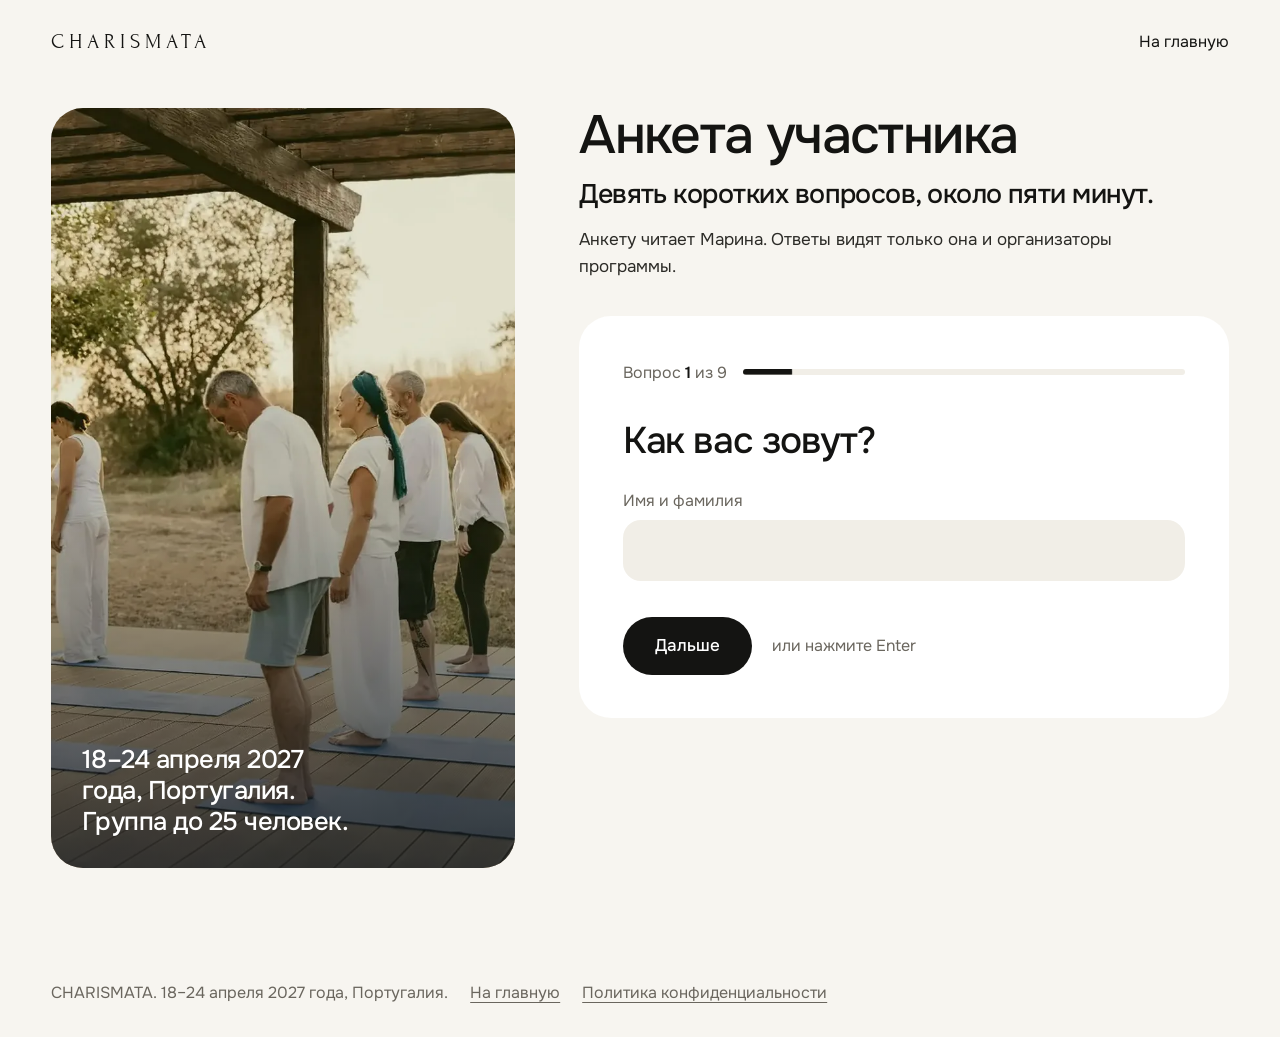
==== apply.html @ 6ef93e66 "Revert "Обновление предпросмотра" This reverts commit 2f46ac4b744696a7c4f1ead3e5ca5ca74bfe74f5." ====
<!doctype html>
<html lang="ru">
<head>
<meta charset="utf-8">
<meta name="robots" content="noindex, nofollow">
<meta name="viewport" content="width=device-width, initial-scale=1, viewport-fit=cover">
<title>Анкета участника — CHARISMATA</title>
<meta name="description" content="Анкета для участия в авторской психологической программе Марины Нахаловой CHARISMATA. Португалия, 18–24 апреля 2027 года.">
<meta name="theme-color" content="#f7f5f0">
<meta property="og:title" content="Анкета участника — CHARISMATA">
<meta property="og:image" content="assets/img/og.jpg">
<link rel="icon" href="assets/favicon.svg" type="image/svg+xml">
<script>document.documentElement.classList.add('js');</script>
<link rel="preconnect" href="https://fonts.googleapis.com">
<link rel="preconnect" href="https://fonts.gstatic.com" crossorigin>
<link href="https://fonts.googleapis.com/css2?family=Forum&family=Onest:wght@400;500;600&display=swap" rel="stylesheet">
<link rel="stylesheet" href="assets/css/style.css?v=914381501">
</head>
<body class="page-apply">

<header class="hdr">
  <a class="hdr__logo" href="index.html" aria-label="CHARISMATA — на главную">CHARISMATA</a>
  <a class="hdr__back" href="index.html">На главную</a>
</header>

<main class="wrap apply">
  <figure class="apply__side">
    <img src="assets/img/side-deck.webp" width="720" height="1162" alt="Утренняя практика на террасе усадьбы">
    <figcaption>18–24 апреля 2027 года, Португалия. Группа до 25 человек.</figcaption>
  </figure>
  <div class="apply__main">
    <h1>Анкета участника</h1>
    <p class="lead">Девять коротких вопросов, около пяти минут.</p>
    <p>Анкету читает Марина. Ответы видят только она и организаторы программы.</p>
    <div class="formbox">
      <form class="form" id="apply-form" action="send.php" method="post" novalidate>
        <div class="form__top">
          <p class="form__count">Вопрос <b data-step-now>1</b> из <span data-step-total>9</span></p>
          <div class="form__bar" aria-hidden="true"><i></i></div>
        </div>

        <fieldset class="form__step is-active">
          <legend class="form__q">Как вас зовут?</legend>
          <div class="field">
            <label for="f-name">Имя и фамилия</label>
            <input id="f-name" name="name" type="text" autocomplete="name" maxlength="120" required>
            <p class="field__err" aria-live="polite"></p>
          </div>
        </fieldset>

        <fieldset class="form__step">
          <legend class="form__q">Как с вами связаться?</legend>
          <div class="field">
            <label for="f-email">Электронная почта</label>
            <input id="f-email" name="email" type="email" inputmode="email" autocomplete="email" maxlength="160" required>
            <p class="field__err" aria-live="polite"></p>
          </div>
          <div class="field">
            <label for="f-phone">Телефон, WhatsApp или Telegram</label>
            <input id="f-phone" name="phone" type="text" autocomplete="tel" maxlength="80" required>
            <p class="field__err" aria-live="polite"></p>
          </div>
        </fieldset>

        <fieldset class="form__step">
          <legend class="form__q">Где вы живёте?</legend>
          <div class="field">
            <label for="f-city">Город и страна</label>
            <input id="f-city" name="city" type="text" maxlength="120">
            <p class="field__hint">Можно пропустить.</p>
          </div>
        </fieldset>

        <fieldset class="form__step">
          <legend class="form__q">Расскажите немного о себе</legend>
          <div class="field">
            <label for="f-about">Чем вы занимаетесь и что для вас сейчас важно</label>
            <textarea id="f-about" name="about" rows="4" maxlength="3000"></textarea>
            <p class="field__hint">Можно коротко, в двух-трёх предложениях.</p>
          </div>
        </fieldset>

        <fieldset class="form__step">
          <legend class="form__q">На каком жизненном этапе вы сейчас находитесь?</legend>
          <div class="field">
            <label for="f-stage">Что происходит в вашей жизни</label>
            <textarea id="f-stage" name="stage" rows="4" maxlength="3000"></textarea>
            <p class="field__hint">Можно пропустить.</p>
          </div>
        </fieldset>

        <fieldset class="form__step">
          <legend class="form__q">Что привело вас к CHARISMATA?</legend>
          <div class="field">
            <label for="f-why">И чего вы ждёте от программы</label>
            <textarea id="f-why" name="motivation" rows="5" maxlength="4000" required></textarea>
            <p class="field__err" aria-live="polite"></p>
          </div>
        </fieldset>

        <fieldset class="form__step">
          <legend class="form__q">Размещение и питание</legend>
          <div class="field">
            <span class="field__label" id="l-acc">Какое размещение вам ближе</span>
            <div class="choices" role="radiogroup" aria-labelledby="l-acc">
              <label class="choice"><input type="radio" name="accommodation" value="Одноместное — 3 500 €"><span>Одноместное, 3 500 €</span></label>
              <label class="choice"><input type="radio" name="accommodation" value="Двухместное — 3 000 €"><span>Двухместное, 3 000 €</span></label>
              <label class="choice"><input type="radio" name="accommodation" value="Решу позже"><span>Решу позже</span></label>
            </div>
          </div>
          <div class="field">
            <span class="field__label" id="l-diet">Питание</span>
            <div class="choices" role="radiogroup" aria-labelledby="l-diet">
              <label class="choice"><input type="radio" name="diet" value="Вегетарианское"><span>Вегетарианское</span></label>
              <label class="choice"><input type="radio" name="diet" value="С рыбой или белым мясом"><span>С рыбой или белым мясом</span></label>
            </div>
          </div>
          <div class="field">
            <label for="f-allergy">Аллергии и пищевые ограничения, если есть</label>
            <input id="f-allergy" name="allergies" type="text" maxlength="400">
          </div>
        </fieldset>

        <fieldset class="form__step">
          <legend class="form__q">Откуда вы узнали о CHARISMATA?</legend>
          <div class="field">
            <span class="field__label" id="l-src">Выберите самое близкое</span>
            <div class="choices choices--col" role="radiogroup" aria-labelledby="l-src">
              <label class="choice"><input type="radio" name="source" value="Рекомендация участника или знакомых"><span>Рекомендация участника или знакомых</span></label>
              <label class="choice"><input type="radio" name="source" value="Интервью и подкасты Марины"><span>Интервью и подкасты Марины</span></label>
              <label class="choice"><input type="radio" name="source" value="Программы «Истинная Я» или «Путь к себе»"><span>Программы «Истинная Я» или «Путь к себе»</span></label>
              <label class="choice"><input type="radio" name="source" value="Социальные сети"><span>Социальные сети</span></label>
              <label class="choice"><input type="radio" name="source" value="Другое"><span>Другое</span></label>
            </div>
          </div>
          <div class="field">
            <label for="f-rec">Кто вас рекомендовал, если есть рекомендация</label>
            <input id="f-rec" name="recommender" type="text" maxlength="160">
          </div>
        </fieldset>

        <fieldset class="form__step">
          <legend class="form__q">Осталось отправить</legend>
          <p class="form__text">Анкету прочитает Марина. После этого мы напишем вам и договоримся об онлайн-встрече. Отправка анкеты не гарантирует участие: решение принимается после знакомства и оно взаимное.</p>
          <div class="field field--check">
            <label class="check">
              <input type="checkbox" name="consent" value="yes" required>
              <span>Я согласен(на) на обработку персональных данных в соответствии с <a href="privacy.html" target="_blank" rel="noopener">политикой конфиденциальности</a></span>
            </label>
            <p class="field__err" aria-live="polite"></p>
          </div>
        </fieldset>

        <div class="hp" aria-hidden="true">
          <label>Не заполняйте это поле <input type="text" name="website" tabindex="-1" autocomplete="off"></label>
        </div>
        <input type="hidden" name="page" value="apply">
        <input type="hidden" name="utm_source"><input type="hidden" name="utm_medium"><input type="hidden" name="utm_campaign"><input type="hidden" name="utm_content"><input type="hidden" name="utm_term"><input type="hidden" name="referrer"><input type="hidden" name="started_at">

        <p class="form__error" role="alert" hidden></p>

        <div class="form__nav">
          <button class="btn" type="button" data-next hidden>Дальше</button>
          <button class="btn" type="submit" data-submit>Отправить анкету</button>
          <button class="form__back" type="button" data-prev hidden>Назад</button>
          <span class="form__hint" data-enter-hint hidden>или нажмите Enter</span>
        </div>
      </form>

      <div class="form-done" id="apply-done" tabindex="-1" hidden>
        <h3 class="form-done__title">Спасибо<span data-done-name></span>. Анкета у Марины.</h3>
        <p>Она лично читает каждую заявку. Мы напишем вам, чтобы договориться об онлайн-встрече.</p>
        <p class="form-done__note">Отправка анкеты не гарантирует участие: решение принимается после знакомства и оно взаимное.</p>
      </div>
    </div>
  </div>
</main>

<footer class="wrap pagefoot">CHARISMATA. 18–24 апреля 2027 года, Португалия. <a href="index.html">На главную</a> <a href="privacy.html">Политика конфиденциальности</a></footer>

<script src="assets/js/main.js?v=1564096122" defer></script>
</body>
</html>
---- assets/css/style.css ----
/* ══════════════════════════════════════════════════════════
   CHARISMATA — стили
   Первый экран — фильм из кадров усадьбы. Дальше разделы-«листы» со скруглённым
   верхом наезжают друг на друга. Кнопки и плашки — скруглённые, фон светлый.
   Без размытий и тяжёлых эффектов: движение только там, где оно что-то показывает.
   ══════════════════════════════════════════════════════════ */

:root {
  --paper: #f7f5f0; --white: #fff; --ink: #141412; --text: #2c2b27; --muted: #6a665e; --line: #dcd8ce;
  --warm: #e2dfd5; --soft: #f1eee7; --bad: #b3261e;
  --pad: clamp(18px, 4vw, 56px); --gap: clamp(64px, 9vw, 132px);
  --e: cubic-bezier(.2, .7, .2, 1);
  --f: "Onest", system-ui, -apple-system, "Segoe UI", Roboto, sans-serif;
  --f-logo: "Forum", "Times New Roman", serif;
}

*, *::before, *::after { box-sizing: border-box; }
* { margin: 0; padding: 0; }
html { -webkit-text-size-adjust: 100%; scroll-behavior: smooth; scroll-padding-top: 24px; background: var(--paper); }
body { min-height: 100svh; background: var(--paper); color: var(--text); font: 400 clamp(1.0625rem, 1.2vw, 1.1875rem)/1.6 var(--f); -webkit-font-smoothing: antialiased; text-rendering: optimizeLegibility; overflow-x: hidden; }
img, svg { display: block; max-width: 100%; }
img { height: auto; }
a { color: inherit; text-underline-offset: 4px; }
button { font: inherit; color: inherit; cursor: pointer; }
ul, ol { list-style: none; }
[hidden] { display: none !important; }
:focus-visible { outline: 2px solid currentColor; outline-offset: 3px; }
::selection { background: var(--ink); color: #fff; }

.wrap { width: min(100% - 2 * var(--pad), 1360px); margin-inline: auto; }
.sr-only, .hp { position: absolute; width: 1px; height: 1px; overflow: hidden; clip-path: inset(50%); white-space: nowrap; }
.skip { position: absolute; left: 12px; top: -80px; z-index: 100; padding: 12px 18px; border-radius: 999px; background: var(--ink); color: #fff; }
.skip:focus { top: 12px; }
.muted { color: var(--muted); }

h1, h2, h3, h4 { color: var(--ink); font-weight: 500; letter-spacing: -.03em; line-height: 1.04; text-wrap: balance; }
h2 { font-size: clamp(2.1rem, 4.6vw, 4.2rem); }
.sheet--ink h2 { color: #fff; }
p + p { margin-top: 1.05em; }
.lead { font-size: clamp(1.3rem, 2.1vw, 1.85rem); font-weight: 500; line-height: 1.26; letter-spacing: -.02em; color: var(--ink); text-wrap: pretty; }
h2 + .lead, h2 + p { margin-top: clamp(16px, 2vw, 26px); }

/* ───────── Кнопки ───────── */
.btn { display: inline-flex; align-items: center; justify-content: center; height: 58px; padding: 0 32px; border: 0; border-radius: 999px; background: var(--ink); color: #fff; font: 500 1.0625rem/1 var(--f); text-decoration: none; white-space: nowrap; transition: transform .25s var(--e), background .2s; }
.btn:hover { transform: scale(1.04); background: #000; }
.btn:active { transform: scale(.98); }
.btn--light, .btn--light:hover { background: #fff; color: var(--ink); }
.btn--sm { height: 46px; padding: 0 24px; font-size: 1rem; }
.btn--lg { height: 68px; padding: 0 44px; font-size: 1.1875rem; }
.btn[disabled] { opacity: .6; pointer-events: none; }

/* ───────── Шапка и меню ─────────
   Шапка стоит в обычном потоке: на главной — первой строкой внутри первого экрана. */
.hdr { position: relative; z-index: 3; flex: none; display: flex; align-items: center; gap: 30px; height: 84px; padding-inline: var(--pad); color: var(--ink); }
.hero .hdr { color: #fff; }
.hdr__logo, .menu__logo { font: 400 1.3rem/1 var(--f-logo); letter-spacing: .24em; text-decoration: none; }
.hdr__logo { margin-right: auto; }
.hdr__nav { display: flex; gap: 28px; }
.hdr__nav a, .hdr__back { font-size: 1rem; text-decoration: none; white-space: nowrap; }
.hdr__nav a:hover, .hdr__back:hover { text-decoration: underline; }
.burger, .menu__close { position: relative; flex: none; width: 44px; height: 44px; margin-right: -10px; border: 0; background: none; }
.burger { display: none; }
.burger i, .menu__close i { position: absolute; left: 9px; right: 9px; height: 2px; border-radius: 2px; background: currentColor; }
.burger i:first-child { top: 17px; } .burger i:last-child { top: 25px; }
.menu__close i { top: 21px; transform: rotate(45deg); } .menu__close i:last-child { transform: rotate(-45deg); }
.menu { position: fixed; inset: 0; z-index: 50; display: flex; flex-direction: column; justify-content: center; gap: 28px; padding: 96px var(--pad) 40px; background: var(--paper); color: var(--ink); opacity: 0; visibility: hidden; transition: opacity .3s, visibility .3s; }
.menu-open .menu { opacity: 1; visibility: visible; }
.menu__top { position: absolute; top: 0; left: 0; right: 0; display: flex; align-items: center; justify-content: space-between; height: 84px; padding-inline: var(--pad); }
.menu__nav { display: grid; gap: 4px; }
.menu__nav a { font-size: clamp(1.7rem, 7.4vw, 2.4rem); font-weight: 500; letter-spacing: -.03em; line-height: 1.28; text-decoration: none; color: var(--ink); }
.menu__cta { align-self: flex-start; }

/* ───────── Первый экран: фильм во весь экран ─────────
   Колонка: шапка, название по центру свободного места, текст с кнопкой, полоски кадров. */
.hero { position: relative; isolation: isolate; display: flex; flex-direction: column; height: 100svh; min-height: 640px; overflow: hidden; background: #2a3338; color: #fff; }
.film { position: absolute; inset: 0; z-index: -2; }
.film img { position: absolute; inset: 0; width: 100%; height: 100%; object-fit: cover; opacity: 0; transition: opacity 1.4s ease; }
.film img.is-on, .film img.is-out { animation: zoom 10s linear both; }
.film img.is-on { opacity: 1; }
@keyframes zoom { from { transform: scale(1.03); } to { transform: scale(1.13); } }
/* лёгкая вуаль сверху под шапкой и плотнее книзу, где стоит текст */
.hero::before { content: ""; position: absolute; inset: 0; z-index: -1; background: linear-gradient(180deg, rgba(14, 22, 30, .5) 0%, rgba(14, 22, 30, .2) 22%, rgba(14, 22, 30, .36) 44%, rgba(14, 22, 30, .64) 72%, rgba(14, 22, 30, .86) 100%); }
/* колонка: подпись, название во всю ширину, слоган, описание, кнопка с датой */
.hero__body { margin-top: auto; padding: 0 var(--pad); container-type: inline-size; animation: up 1.1s var(--e) both; }
.hero__eyebrow { font-size: clamp(1rem, 1.25vw, 1.1875rem); line-height: 1.35; }
/* 5,48 em — ширина слова CHARISMATA в шрифте Forum: 18,2cqw растягивает его на всю ширину; скрипт уточняет размер */
.hero__title { margin-top: clamp(6px, 1.2vh, 14px); font: 400 16vw/.84 var(--f-logo); font-size: 18.2cqw; letter-spacing: .012em; white-space: nowrap; color: #fff; text-shadow: 0 2px 44px rgba(10, 16, 22, .36); }
.hero__word { display: inline-block; }
.hero__tag { margin-top: clamp(16px, 3vh, 34px); max-width: 15em; font-size: clamp(1.7rem, 3vw, 2.8rem); font-weight: 500; letter-spacing: -.03em; line-height: 1.06; text-wrap: balance; }
.hero__lead { margin-top: clamp(10px, 1.6vh, 16px); max-width: 30em; font-size: clamp(1.0625rem, 1.3vw, 1.25rem); line-height: 1.5; color: rgba(255, 255, 255, .92); }
.hero__go { display: flex; flex-wrap: wrap; align-items: center; gap: 14px 20px; margin-top: clamp(18px, 3vh, 30px); }
.hero__go span { font-size: 1rem; line-height: 1.35; }
/* полоски кадров под колонкой текста: показывают, какой кадр идёт, и переключают его */
.reelnav { flex: none; display: grid; grid-template-columns: repeat(4, minmax(0, 1fr)); gap: 14px; margin: clamp(18px, 3.4vh, 34px) var(--pad) calc(36px + clamp(14px, 2.4vh, 24px)); animation: up 1.1s var(--e) .3s both; }
.reelnav button { position: relative; padding: 14px 0 6px; border: 0; background: none; color: rgba(255, 255, 255, .74); font-size: 1rem; line-height: 1.3; text-align: left; transition: color .3s; }
.reelnav button::before { content: ""; position: absolute; left: 0; right: 0; top: 0; height: 2px; background: rgba(255, 255, 255, .34); }
.reelnav i { position: absolute; left: 0; right: 0; top: 0; height: 2px; background: #fff; transform: scaleX(0); transform-origin: 0 50%; }
.reelnav button:hover, .reelnav .is-on { color: #fff; }
.reelnav .is-done i { transform: scaleX(1); }
.reelnav .is-on i { animation: bar 6.5s linear both; }
@keyframes bar { to { transform: scaleX(1); } }
@keyframes up { from { opacity: 0; transform: translate3d(0, 28px, 0); } }

/* ───────── Разделы-«листы» ───────── */
.sheet { position: relative; margin-top: -36px; padding-block: var(--gap) calc(var(--gap) + 36px); border-radius: 40px 40px 0 0; background: var(--white); }
.sheet--paper { background: var(--paper); }
.sheet--warm { background: var(--warm); }
.sheet--ink { background: var(--ink); color: rgba(255, 255, 255, .86); }
.head { margin-bottom: clamp(28px, 4vw, 56px); }
.head--wide { display: grid; grid-template-columns: minmax(0, 5fr) minmax(0, 6fr); gap: clamp(20px, 5vw, 90px); align-items: start; }
.head--wide > div > p:not(.lead) { max-width: 34em; }
.head__sub { margin-top: 14px; max-width: 30em; color: var(--muted); }
.sub { margin: clamp(44px, 6vw, 84px) 0 clamp(18px, 2.2vw, 28px); font-size: clamp(1.4rem, 2.2vw, 1.9rem); letter-spacing: -.02em; }

/* О программе */
.about { display: grid; grid-template-columns: minmax(0, 7fr) minmax(0, 5fr); gap: clamp(28px, 6vw, 110px); align-items: start; }
.about p { max-width: 34em; }
.facts { display: grid; grid-template-columns: repeat(2, minmax(0, 1fr)); gap: clamp(22px, 3vw, 44px) 24px; padding-top: 8px; }
.facts dt { font-size: 1rem; color: var(--muted); }
.facts dd { margin-top: 4px; font-size: clamp(1.25rem, 1.9vw, 1.75rem); font-weight: 500; line-height: 1.2; letter-spacing: -.02em; color: var(--ink); }

/* Кому подходит; анкета */
.split { display: grid; grid-template-columns: minmax(0, 5fr) minmax(0, 7fr); gap: clamp(24px, 6vw, 110px); align-items: start; }
.split__head { position: sticky; top: 40px; }

/* Кому подходит: тёмный раздел, утверждения крупным текстом — начало фразы белым, продолжение приглушено */
.sheet--ink .lead { color: rgba(255, 255, 255, .86); }
.whom { display: grid; grid-template-columns: minmax(0, 5fr) minmax(0, 7fr); gap: clamp(24px, 6vw, 110px); align-items: start; }
.whom__head { position: sticky; top: 40px; }
.whom__list { display: grid; gap: clamp(22px, 3vw, 40px); padding-top: 6px; }
.whom__list li { font-size: clamp(1.35rem, 2.3vw, 2.05rem); font-weight: 500; line-height: 1.24; letter-spacing: -.025em; color: rgba(255, 255, 255, .5); text-wrap: pretty; }
.whom__list b { font-weight: 500; color: #fff; }

/* Марина: фон раздела взят со стены на портрете, снимок растворяется в странице */
#marina { padding-block: clamp(40px, 6vw, 84px) 36px; overflow: hidden; }
.marina { display: grid; grid-template-columns: minmax(0, 5fr) minmax(0, 6fr); gap: clamp(20px, 5vw, 90px); align-items: end; }
.marina figure { aspect-ratio: 5 / 6; -webkit-mask-image: linear-gradient(90deg, transparent 0, #000 18%, #000 82%, transparent 100%); mask-image: linear-gradient(90deg, transparent 0, #000 18%, #000 82%, transparent 100%); }
.marina img { width: 100%; height: 100%; object-fit: cover; object-position: 50% 0; }
.marina__text { align-self: center; padding-block: clamp(10px, 3vw, 40px) clamp(48px, 8vw, 110px); }
.marina__text .lead { max-width: 22em; }
.marina__text > p:not(.lead) { max-width: 32em; }
.stats { display: grid; grid-template-columns: repeat(3, minmax(0, auto)); justify-content: start; gap: 16px clamp(24px, 4vw, 64px); margin-top: clamp(28px, 4vw, 56px); }
.stats dd { font-size: clamp(1.6rem, 3.2vw, 3.2rem); font-weight: 500; letter-spacing: -.04em; line-height: 1; color: var(--ink); white-space: nowrap; }
.stats dt { margin-top: 8px; max-width: 10em; font-size: 1rem; line-height: 1.35; color: #57534a; }

/* Видео и раскрывающийся блок */
.videos { display: grid; grid-template-columns: repeat(3, minmax(0, 1fr)); gap: clamp(16px, 2vw, 28px); }
.video__thumb, .video__frame { position: relative; display: block; aspect-ratio: 16 / 9; border-radius: 24px; overflow: hidden; background: var(--soft); }
.video__thumb img { width: 100%; height: 100%; object-fit: cover; transition: transform .8s var(--e); }
.video__thumb:hover img { transform: scale(1.05); }
.video__play { position: absolute; left: 50%; top: 50%; width: 68px; height: 68px; margin: -34px 0 0 -34px; border-radius: 50%; background: #fff; transition: transform .3s var(--e); }
.video__play::after { content: ""; position: absolute; left: 27px; top: 23px; border-left: 18px solid var(--ink); border-top: 11px solid transparent; border-bottom: 11px solid transparent; }
.video__thumb:hover .video__play { transform: scale(1.1); }
.video__frame iframe { position: absolute; inset: 0; width: 100%; height: 100%; border: 0; }
.video h3 { margin-top: 16px; font-size: clamp(1.125rem, 1.4vw, 1.3rem); line-height: 1.3; letter-spacing: -.01em; text-wrap: pretty; }
.video p { margin-top: 6px; font-size: 1rem; color: var(--muted); }
.more { margin-top: clamp(28px, 4vw, 56px); border-radius: 28px; background: var(--paper); }
.more summary { display: flex; align-items: center; justify-content: space-between; gap: 20px; padding: clamp(18px, 2vw, 26px) clamp(20px, 2.4vw, 32px); font-size: clamp(1.2rem, 1.7vw, 1.5rem); font-weight: 500; letter-spacing: -.02em; color: var(--ink); cursor: pointer; list-style: none; }
.more summary::-webkit-details-marker { display: none; }
.more summary::after { content: ""; flex: none; width: 44px; height: 44px; border-radius: 50%; background: linear-gradient(#fff, #fff) center / 16px 2px no-repeat, linear-gradient(#fff, #fff) center / 2px 16px no-repeat, var(--ink); transition: transform .3s var(--e); }
.more[open] summary::after { transform: rotate(45deg); }
.more__in { max-width: 48em; padding: 0 clamp(20px, 2.4vw, 32px) clamp(22px, 2.4vw, 32px); }

/* Метод: компактно — переключатель «уровни / этапы» и одна строка колонок */
.tabs__bar { display: inline-flex; gap: 4px; padding: 5px; border-radius: 999px; background: #fff; }
.tabs__bar button { height: 48px; padding: 0 24px; border: 0; border-radius: 999px; background: transparent; color: var(--ink); font-size: 1.0625rem; font-weight: 500; white-space: nowrap; transition: background .25s, color .25s; }
.tabs__bar button:hover { background: var(--soft); }
.tabs__bar button[aria-selected="true"] { background: var(--ink); color: #fff; }
.tabs__panel { margin-top: clamp(24px, 3vw, 40px); }
.js .tabs__panel:not([hidden]) { animation: up .45s var(--e) both; }
.tabs__panel + .tabs__panel { margin-top: clamp(32px, 4vw, 56px); }
.js .tabs__panel + .tabs__panel { margin-top: clamp(24px, 3vw, 40px); }
.cols { display: grid; gap: clamp(18px, 2.8vw, 44px); counter-reset: s; }
.cols--3 { grid-template-columns: repeat(3, minmax(0, 1fr)); }
.cols--4 { grid-template-columns: repeat(4, minmax(0, 1fr)); }
.cols li { counter-increment: s; }
.cols svg { margin-bottom: 14px; }
.cols--4 li::before { content: counter(s); display: block; height: 48px; margin-bottom: 14px; font: 400 2.9rem/48px var(--f-logo); color: var(--ink); }
.cols h3 { font-size: clamp(1.25rem, 1.7vw, 1.55rem); letter-spacing: -.02em; line-height: 1.2; }
.cols small { display: block; margin-top: 4px; font-size: .9375rem; color: var(--muted); }
.cols p { margin-top: 10px; font-size: 1.0625rem; line-height: 1.5; }
.method__note { width: min(100%, 46rem); margin-top: clamp(28px, 4vw, 48px); font-size: 1.0625rem; color: var(--muted); }
.flow { --g: clamp(18px, 2.6vw, 40px); display: grid; grid-template-columns: repeat(4, minmax(0, 1fr)); gap: var(--g); counter-reset: s; }
.flow li { position: relative; counter-increment: s; }
.flow li::before { content: counter(s); display: grid; place-items: center; width: 44px; height: 44px; margin-bottom: 18px; border-radius: 50%; background: var(--ink); color: #fff; font-size: 1.0625rem; font-weight: 500; }
.flow li:not(:last-child)::after { content: ""; position: absolute; top: 21px; left: 58px; right: calc(14px - var(--g)); height: 2px; border-radius: 2px; background: var(--line); }
.flow b { display: block; font-size: clamp(1.1875rem, 1.5vw, 1.375rem); font-weight: 500; letter-spacing: -.015em; line-height: 1.25; color: var(--ink); }
.flow span { display: block; margin-top: 8px; font-size: 1.0625rem; line-height: 1.5; }

/* Дни */
.days__head { display: flex; align-items: end; justify-content: space-between; gap: 24px; }
.days__nav { display: flex; gap: 10px; }
.days__nav button { display: grid; place-items: center; width: 56px; height: 56px; border: 0; border-radius: 50%; background: var(--ink); color: #fff; transition: transform .2s var(--e); }
.days__nav button:hover { transform: scale(1.08); }
.reel { --side: max(var(--pad), calc((100vw - 1360px) / 2)); display: flex; gap: 16px; margin-top: clamp(28px, 4vw, 56px); padding-inline: var(--side); overflow-x: auto; scroll-snap-type: x mandatory; scroll-padding-inline: var(--side); scrollbar-width: none; }
.reel::-webkit-scrollbar { display: none; }
.day { flex: 0 0 clamp(250px, 25vw, 350px); scroll-snap-align: start; }
.day figure, .mosaic figure, .prices__photo { position: relative; overflow: hidden; background: var(--soft); }
.day figure { border-radius: 26px; aspect-ratio: 4 / 5; }
.day img { width: 100%; height: 100%; object-fit: cover; transition: transform .8s var(--e); }
.day:hover img { transform: scale(1.05); }
.day figcaption, .mosaic figcaption, .prices__photo figcaption { position: absolute; left: 14px; padding: 8px 15px; border-radius: 999px; background: rgba(255, 255, 255, .95); color: var(--ink); font-size: .9375rem; line-height: 1.3; }
.day figcaption { top: 14px; }
.day h3 { margin-top: 18px; font-size: clamp(1.3rem, 1.8vw, 1.6rem); letter-spacing: -.02em; line-height: 1.15; }
.day p { margin-top: 8px; font-size: 1.0625rem; line-height: 1.55; }
.chips { display: flex; flex-wrap: wrap; align-items: center; gap: 10px; margin-top: clamp(40px, 5vw, 72px); }
.chips li { padding: 10px 18px; border-radius: 999px; box-shadow: inset 0 0 0 1.5px var(--line); font-size: 1.0625rem; line-height: 1.3; color: var(--ink); }
.chips .chips__t { flex: 1 1 100%; padding: 0 0 6px; box-shadow: none; font-size: clamp(1.2rem, 1.7vw, 1.5rem); font-weight: 500; letter-spacing: -.02em; }
.chips__note { margin-top: 16px; font-size: 1.0625rem; }

/* Место */
.mosaic { display: grid; grid-template-columns: repeat(12, minmax(0, 1fr)); gap: 16px; }
.mosaic figure { border-radius: 26px; grid-column: span 4; aspect-ratio: 4 / 3; }
.mosaic figure:nth-child(1) { grid-column: span 7; aspect-ratio: 7 / 4.7; }
.mosaic figure:nth-child(2) { grid-column: span 5; aspect-ratio: auto; }
.mosaic img, .prices__photo img, .circle img { position: absolute; inset: 0; width: 100%; height: 100%; object-fit: cover; }
.mosaic figcaption, .prices__photo figcaption { bottom: 14px; }
.food { display: grid; grid-template-columns: minmax(0, 3fr) minmax(0, 4fr) minmax(0, 4fr); gap: clamp(14px, 3vw, 48px); margin-top: 16px; padding: clamp(24px, 3.4vw, 48px); border-radius: 32px; background: #fff; }
.food h3 { font-size: clamp(1.7rem, 2.7vw, 2.5rem); }
.food p { margin: 0; font-size: 1.0625rem; line-height: 1.55; }

/* Кто будет рядом */
.circle { display: grid; grid-template-columns: minmax(0, 5fr) minmax(0, 6fr); gap: clamp(24px, 6vw, 100px); align-items: start; }
.circle figure { position: sticky; top: 40px; overflow: hidden; border-radius: 30px; aspect-ratio: 4 / 5; background: var(--soft); }
.circle p:not(.lead) { max-width: 32em; }
.rules { display: grid; grid-template-columns: repeat(2, minmax(0, 1fr)); gap: 12px; margin-top: clamp(28px, 4vw, 48px); }
.rules div { padding: clamp(18px, 2vw, 24px); border-radius: 22px; background: var(--paper); }
.rules dt { font-size: clamp(1.125rem, 1.4vw, 1.25rem); font-weight: 500; letter-spacing: -.015em; color: var(--ink); }
.rules dd { margin-top: 6px; font-size: 1rem; line-height: 1.5; }

/* Стоимость */
.prices { display: grid; grid-template-columns: minmax(0, 5fr) minmax(0, 4fr) minmax(0, 4fr); gap: 16px; }
.prices__photo { min-height: clamp(240px, 25vw, 360px); border-radius: 32px; }
/* карточка цены: слева название и пояснение, справа схема комнаты, внизу цена */
.price { display: grid; grid-template-columns: minmax(0, 1fr) auto; grid-template-rows: auto 1fr auto auto; column-gap: 16px; padding: clamp(24px, 2.8vw, 40px); border-radius: 32px; background: #fff; transition: transform .35s var(--e); }
.price__desc { grid-column: 1; margin-top: 8px; max-width: 15em; font-size: 1.0625rem; line-height: 1.4; color: var(--muted); }
.price__icon { grid-column: 2; grid-row: 1 / span 2; align-self: start; width: clamp(64px, 6.4vw, 96px); height: auto; color: #b3ad9f; }
.price__sum, .price__note { grid-column: 1 / -1; }
.price:hover { transform: translateY(-6px); }
.price__name { font-size: clamp(1.125rem, 1.5vw, 1.375rem); font-weight: 500; line-height: 1.25; color: var(--ink); }
.price__sum { padding-top: clamp(28px, 3vw, 44px); font-size: clamp(3rem, 5.4vw, 5.2rem); font-weight: 500; letter-spacing: -.05em; line-height: .95; color: var(--ink); white-space: nowrap; }
.price__note { margin-top: 10px; font-size: 1rem; line-height: 1.4; color: var(--muted); }
.join__go { display: flex; flex-wrap: wrap; align-items: center; gap: 18px 32px; margin-top: clamp(36px, 5vw, 64px); }
.join__go p { flex: 1 1 18em; max-width: 32em; font-size: 1rem; line-height: 1.5; }

/* ───────── Анкета ───────── */
.formbox { padding: clamp(22px, 3.4vw, 48px); border-radius: 32px; background: #fff; }
.form__top { display: flex; align-items: center; gap: 16px; margin-bottom: clamp(22px, 3vw, 36px); }
.form__count { flex: none; font-size: 1rem; color: var(--muted); }
.form__count b { font-weight: 600; color: var(--ink); }
.form__bar { flex: 1; height: 6px; border-radius: 6px; background: var(--soft); overflow: hidden; }
.form__bar i { display: block; height: 100%; border-radius: 6px; background: var(--ink); transform: scaleX(var(--prog, .11)); transform-origin: 0 50%; transition: transform .5s var(--e); }
.form fieldset { border: 0; min-width: 0; }
.js .form__step { display: none; }
.js .form__step.is-active { display: block; animation: up .5s var(--e) both; }
.form__step + .form__step { margin-top: 40px; }
.js .form__step + .form__step { margin-top: 0; }
.form__q { padding: 0; margin-bottom: clamp(18px, 2.4vw, 28px); font-size: clamp(1.6rem, 2.9vw, 2.5rem); font-weight: 500; letter-spacing: -.03em; line-height: 1.1; color: var(--ink); text-wrap: balance; }
.form__text { margin-bottom: 22px; }
.field + .field { margin-top: 20px; }
.field > label:not(.check), .field__label { display: block; margin-bottom: 8px; font-size: 1rem; line-height: 1.35; color: var(--muted); }
.field input[type="text"], .field input[type="email"], .field textarea { display: block; width: 100%; padding: 17px 20px; border: 1.5px solid transparent; border-radius: 18px; background: var(--soft); color: var(--ink); font: 400 1.125rem/1.4 var(--f); transition: border-color .2s, background .2s; }
.field textarea { min-height: 132px; resize: vertical; }
.field input:focus, .field textarea:focus { outline: 0; border-color: var(--ink); background: #fff; }
.field.is-bad input, .field.is-bad textarea { border-color: var(--bad); }
.field__err { font-size: 1rem; line-height: 1.4; color: var(--bad); }
.field__err:not(:empty) { margin-top: 8px; }
.field__hint { margin-top: 8px; font-size: 1rem; color: var(--muted); }
.choices { display: flex; flex-wrap: wrap; gap: 10px; }
.choices--col { flex-direction: column; align-items: flex-start; }
.choice { position: relative; cursor: pointer; }
.choice input { position: absolute; opacity: 0; inset: 0; }
.choice span { display: inline-flex; align-items: center; min-height: 52px; padding: 12px 22px; border-radius: 999px; background: var(--soft); color: var(--ink); font-size: 1.0625rem; line-height: 1.3; transition: background .2s, color .2s; }
.choice:hover span { background: #e8e4da; }
.choice input:checked + span { background: var(--ink); color: #fff; }
.choice input:focus-visible + span { outline: 2px solid var(--ink); outline-offset: 3px; }
.check { position: relative; display: flex; gap: 14px; align-items: flex-start; font-size: 1rem; line-height: 1.45; cursor: pointer; }
.check input { flex: none; appearance: none; -webkit-appearance: none; width: 28px; height: 28px; margin-top: 1px; border: 1.5px solid #b9b4a8; border-radius: 9px; background: #fff; cursor: pointer; transition: background .2s, border-color .2s; }
.check input:checked { border-color: var(--ink); background: var(--ink) url("data:image/svg+xml,%3Csvg xmlns='http://www.w3.org/2000/svg' viewBox='0 0 24 24'%3E%3Cpath d='M6 12.5l4 4 8-9' fill='none' stroke='%23fff' stroke-width='2.4' stroke-linecap='round' stroke-linejoin='round'/%3E%3C/svg%3E") center / 20px no-repeat; }
.field.is-bad .check input { border-color: var(--bad); }
.form__error { margin-top: 20px; padding: 14px 18px; border-radius: 16px; background: #fbe9e7; color: var(--bad); font-size: 1rem; line-height: 1.45; }
.form__nav { display: flex; flex-wrap: wrap; align-items: center; gap: 12px 20px; margin-top: clamp(24px, 3vw, 36px); }
.form__back { padding: 8px 4px; border: 0; background: none; font-size: 1.0625rem; color: var(--ink); text-decoration: underline; text-underline-offset: 4px; }
.form__hint { font-size: 1rem; color: var(--muted); }
.form.is-sending { opacity: .7; pointer-events: none; }
.form-done:target { display: block !important; }
.form-done__title { font-size: clamp(1.7rem, 3vw, 2.6rem); line-height: 1.1; }
.form-done p { margin-top: 16px; }
.form-done__note { color: var(--muted); font-size: 1rem; }

/* Страница анкеты */
.apply { display: grid; grid-template-columns: minmax(0, 5fr) minmax(0, 7fr); gap: clamp(24px, 5vw, 80px); align-items: start; padding-block: clamp(8px, 2vw, 24px) clamp(48px, 7vw, 96px); }
.apply__side { position: sticky; top: 24px; overflow: hidden; border-radius: 32px; height: min(calc(100svh - 48px), 760px); min-height: 420px; background: var(--soft); color: #fff; }
.apply__side img { position: absolute; inset: 0; width: 100%; height: 100%; object-fit: cover; }
.apply__side::after { content: ""; position: absolute; inset: 0; background: linear-gradient(0deg, rgba(14, 22, 30, .74) 0%, rgba(14, 22, 30, 0) 52%); }
.apply__side figcaption { position: absolute; z-index: 1; left: clamp(20px, 2.4vw, 34px); right: clamp(20px, 2.4vw, 34px); bottom: clamp(20px, 2.4vw, 34px); font-size: clamp(1.3rem, 2vw, 1.75rem); font-weight: 500; line-height: 1.2; letter-spacing: -.02em; text-wrap: balance; }
.apply__main h1 { font-size: clamp(2.1rem, 4.2vw, 3.6rem); }
.apply__main > p { margin-top: 14px; max-width: 34em; }
.apply__main .formbox { margin-top: clamp(22px, 3vw, 36px); }
.pagefoot { padding-block: 22px 32px; font-size: 1rem; color: var(--muted); }
.pagefoot a { margin-left: 18px; }

/* ───────── Подвал: тёмный, на фоне — вечер у огня, название во всю ширину ───────── */
.ftr { isolation: isolate; overflow: hidden; padding-block: clamp(56px, 7.4vw, 108px) clamp(20px, 2.4vw, 32px); color: rgba(255, 255, 255, .78); }
.ftr__bg { position: absolute; inset: 0; z-index: -2; width: 100%; height: 100%; object-fit: cover; object-position: 50% 64%; opacity: .5; }
.ftr::after { content: ""; position: absolute; inset: 0; z-index: -1; background: linear-gradient(180deg, rgba(20, 20, 18, .93) 0%, rgba(20, 20, 18, .62) 52%, rgba(20, 20, 18, .93) 100%); }
.ftr .wrap { container-type: inline-size; }
.ftr__top { display: flex; flex-wrap: wrap; align-items: flex-end; justify-content: space-between; gap: 32px clamp(28px, 6vw, 110px); }
.ftr__tag { max-width: 13em; margin-bottom: clamp(18px, 2.4vw, 28px); font-size: clamp(1.7rem, 3.3vw, 3.1rem); font-weight: 500; line-height: 1.06; letter-spacing: -.03em; color: #fff; text-wrap: balance; }
.ftr__nav { display: grid; grid-template-columns: repeat(2, auto); gap: 10px clamp(28px, 5vw, 72px); }
.ftr__nav a, .ftr__base a { text-decoration: none; }
.ftr__nav a { font-size: clamp(1.0625rem, 1.3vw, 1.25rem); color: #fff; }
.ftr__nav a:hover, .ftr__base a:hover { text-decoration: underline; }
/* 5,48 em — ширина слова CHARISMATA в шрифте Forum: 18,2cqw растягивает его ровно на ширину колонки */
.ftr__word { margin: clamp(40px, 6.4vw, 96px) 0 clamp(14px, 2vw, 26px); font: 400 16.6vw/.8 var(--f-logo); font-size: 18.2cqw; letter-spacing: .012em; white-space: nowrap; color: #fff; }
.ftr__base { display: flex; flex-wrap: wrap; justify-content: space-between; gap: 8px 32px; padding-top: clamp(16px, 2vw, 24px); border-top: 1px solid rgba(255, 255, 255, .2); font-size: 1rem; }
.ftr__base p { margin: 0; }
.ftr__base a { color: #fff; }

/* ───────── Плавающая кнопка заявки ───────── */
.dock { position: fixed; z-index: 40; left: 50%; bottom: calc(18px + env(safe-area-inset-bottom, 0px)); display: flex; align-items: center; gap: 14px; padding: 8px 8px 8px 9px; border-radius: 999px; background: #fff; color: var(--ink); box-shadow: 0 0 0 1px rgba(20, 20, 18, .07), 0 24px 60px -22px rgba(20, 20, 18, .55); white-space: nowrap; opacity: 0; visibility: hidden; transform: translate3d(-50%, 120%, 0) scale(.92); transition: transform .65s cubic-bezier(.2, .9, .25, 1.14), opacity .3s, visibility .3s; }
.dock.is-on { opacity: 1; visibility: visible; transform: translate3d(-50%, 0, 0) scale(1); }
.dock__ava { flex: none; width: 50px; height: 50px; border-radius: 50%; object-fit: cover; }
.dock__text { display: grid; padding-right: 8px; line-height: 1.25; }
.dock__text b { font-size: 1rem; font-weight: 600; }
.dock__text em { font-style: normal; }
.dock__text span { font-size: .875rem; color: var(--muted); }
.dock__btn { display: inline-flex; align-items: center; gap: 14px; height: 54px; padding: 0 8px 0 26px; border-radius: 999px; background: var(--ink); color: #fff; font-size: 1.0625rem; font-weight: 500; text-decoration: none; }
.dock__btn i { display: grid; place-items: center; width: 38px; height: 38px; border-radius: 50%; background: #fff; color: var(--ink); transition: transform .35s var(--e); }
.dock__btn:hover i { transform: translateX(4px); }

/* ───────── Политика ───────── */
.doc { width: min(100% - 2 * var(--pad), 46rem); margin: clamp(20px, 4vw, 56px) auto clamp(64px, 8vw, 120px); }
.doc h1 { font-size: clamp(2.1rem, 4.2vw, 3.4rem); }
.doc h2 { margin: 2em 0 .6em; font-size: clamp(1.3rem, 1.9vw, 1.6rem); letter-spacing: -.02em; line-height: 1.2; }
.doc ul { margin: .6em 0; padding-left: 1.2em; list-style: disc; }
.doc li + li { margin-top: .4em; }
.doc mark { padding: 1px 6px; border-radius: 6px; background: #f3e7b3; color: inherit; }
.doc__draft { margin-top: 24px; padding: 18px 22px; border-radius: 22px; background: #fff; }
.doc__back { display: inline-block; margin-top: 2.4em; }

/* ───────── Адаптив ───────── */
@media (max-width: 1080px) {
  .hdr__nav, .hdr__cta { display: none; }
  .burger { display: block; }
  .prices { grid-template-columns: repeat(2, minmax(0, 1fr)); }
  .prices__photo { grid-column: 1 / -1; min-height: 0; aspect-ratio: 16 / 8; }
}

@media (max-width: 900px) {
  .sheet { border-radius: 28px 28px 0 0; margin-top: -28px; padding-bottom: calc(var(--gap) + 28px); }
  .ftr { padding-bottom: 22px; }
  .ftr__nav { display: flex; flex-wrap: wrap; gap: 10px 24px; }
  .ftr__nav a { white-space: nowrap; }
  .about, .split, .whom, .marina, .circle, .head--wide, .apply, .cols--3, .cols--4 { grid-template-columns: minmax(0, 1fr); }
  .split__head, .whom__head { position: static; }
  .circle figure { position: relative; top: auto; }
  .cols { gap: 22px; }
  .cols li { display: grid; grid-template-columns: 48px minmax(0, 1fr); column-gap: 16px; align-items: start; }
  .cols svg, .cols--4 li::before { grid-row: 1 / span 3; margin: 0; }
  .cols h3, .cols small, .cols p { grid-column: 2; }
  .cols h3 { padding-top: 10px; }
  #marina { padding-bottom: 28px; }
  .marina figure { order: 2; width: min(100%, 26rem); margin-inline: auto; aspect-ratio: 4 / 5; }
  .marina__text { padding-block: 8px 0; }
  .stats { gap: 14px 20px; }
  .stats dt { font-size: .9375rem; }
  .videos { grid-template-columns: minmax(0, 1fr); gap: 28px; }
  .flow { grid-template-columns: minmax(0, 1fr); gap: 22px; }
  .flow li { display: grid; grid-template-columns: 44px minmax(0, 1fr); column-gap: 16px; }
  .flow li::before { grid-row: 1 / span 2; margin: 0; }
  .flow li:not(:last-child)::after { display: none; }
  .flow b, .flow span { grid-column: 2; }
  .days__nav { display: none; }
  .day { flex-basis: 76vw; }
  .mosaic { display: flex; margin-inline: calc(var(--pad) * -1); padding-inline: var(--pad); overflow-x: auto; scroll-snap-type: x mandatory; scroll-padding-inline: var(--pad); scrollbar-width: none; }
  .mosaic::-webkit-scrollbar { display: none; }
  .mosaic figure, .mosaic figure:nth-child(1), .mosaic figure:nth-child(2) { flex: 0 0 82vw; aspect-ratio: 4 / 3; scroll-snap-align: start; }
  .food { grid-template-columns: minmax(0, 1fr); }
  .circle figure { aspect-ratio: 4 / 3.4; }
  .apply__side { display: none; }
}

@media (max-width: 700px) {
  .hdr, .menu__top { height: 72px; }
  .hdr__logo, .menu__logo { font-size: 1.1rem; letter-spacing: .2em; }
  .hero { min-height: 600px; }
  .hero__eyebrow { max-width: 17em; font-size: .9375rem; line-height: 1.3; text-wrap: balance; }
  .hero__title { margin-top: 12px; }
  .hero__tag { margin-top: 16px; font-size: clamp(1.6rem, 7.2vw, 2rem); }
  .hero__lead { display: none; }
  /* дата и место — строкой над кнопкой, кнопка во всю ширину */
  .hero__go { flex-direction: column-reverse; align-items: stretch; gap: 12px; margin-top: 14px; }
  .hero__go span br { display: none; }
  .reelnav { gap: 8px; margin-block: 16px calc(28px + 10px); }
  .tabs__bar { display: flex; }
  .tabs__bar button { flex: 1; padding: 0 12px; font-size: 1rem; }
  .reelnav button { height: 28px; padding: 0; font-size: 0; }
  .reelnav button::before, .reelnav i { top: 12px; height: 3px; border-radius: 3px; }
  .facts { gap: 20px 16px; }
  .rules, .prices { grid-template-columns: minmax(0, 1fr); }
  .prices__photo { aspect-ratio: 16 / 10; }
  .price__sum { padding-top: 28px; }
  .btn--lg { width: 100%; }
  .choices { flex-direction: column; align-items: stretch; }
  .choice span { display: flex; }
  .form__nav .btn { flex: 1 1 100%; }
  .dock { left: 12px; right: 12px; gap: 10px; justify-content: space-between; padding: 7px 7px 7px 8px; transform: translate3d(0, 120%, 0) scale(.94); }
  .dock.is-on { transform: none; }
  .dock__ava { width: 46px; height: 46px; }
  .dock__text { margin-right: auto; padding: 0; }
  .dock__text em, .dock__text span { display: none; }
  .dock__btn { height: 48px; padding: 0 22px; font-size: 1rem; }
  .dock__btn i { display: none; }
  .pagefoot a { display: block; margin: 6px 0 0; }
}

/* невысокие экраны ноутбуков: на первом экране остаётся главное */
@media (min-width: 701px) and (max-height: 740px) {
  .hero__lead { display: none; }
}

@media (prefers-reduced-motion: reduce) {
  *, *::before, *::after { animation: none !important; transition: none !important; }
  html { scroll-behavior: auto; }
}
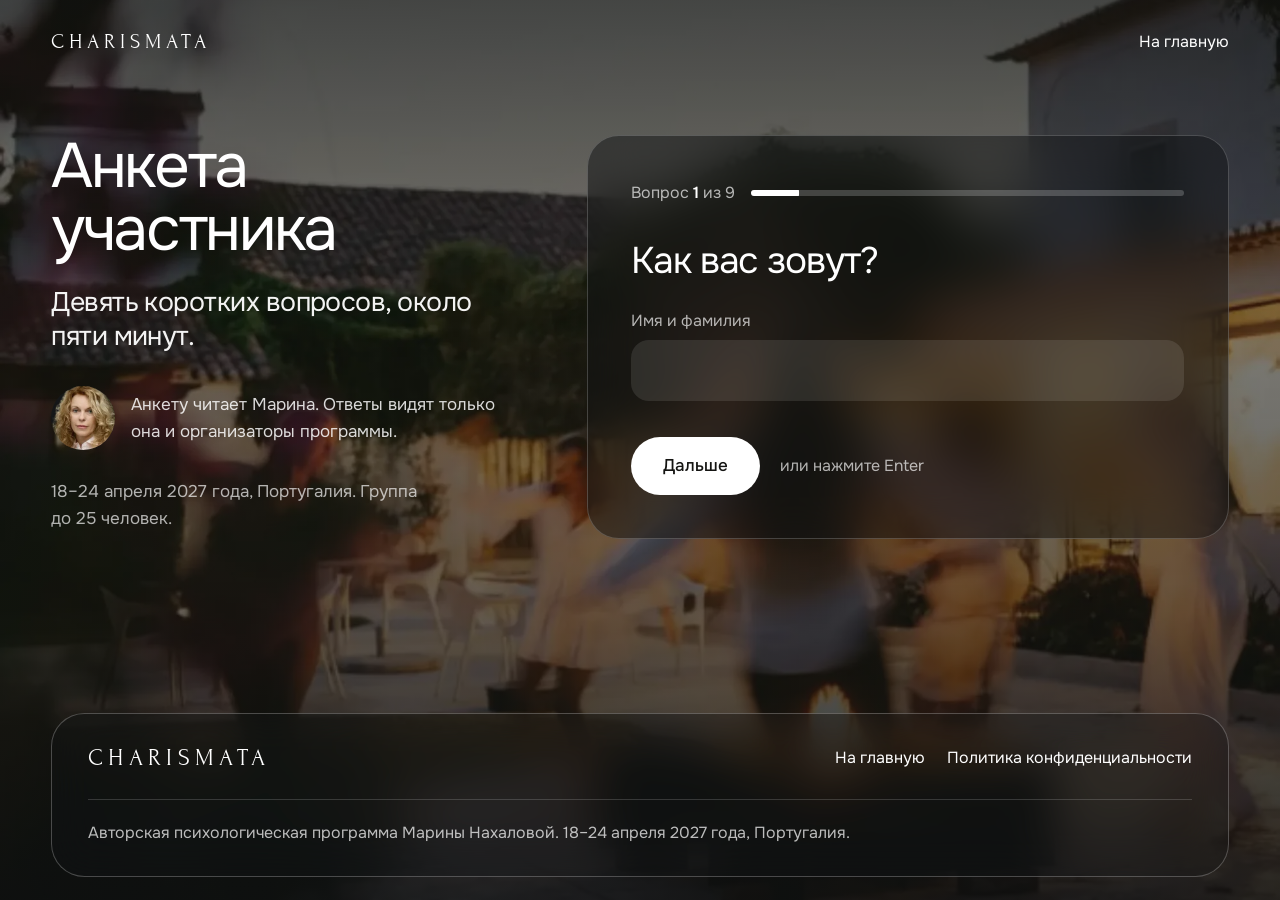
==== commit 1b67ecdb: "Обновление предпросмотра" ====
--- a/apply.html
+++ b/apply.html
@@ -6,7 +6,7 @@
 <meta name="viewport" content="width=device-width, initial-scale=1, viewport-fit=cover">
 <title>Анкета участника — CHARISMATA</title>
 <meta name="description" content="Анкета для участия в авторской психологической программе Марины Нахаловой CHARISMATA. Португалия, 18–24 апреля 2027 года.">
-<meta name="theme-color" content="#f7f5f0">
+<meta name="theme-color" content="#0d0f10">
 <meta property="og:title" content="Анкета участника — CHARISMATA">
 <meta property="og:image" content="assets/img/og.jpg">
 <link rel="icon" href="assets/favicon.svg" type="image/svg+xml">
@@ -14,25 +14,26 @@
 <link rel="preconnect" href="https://fonts.googleapis.com">
 <link rel="preconnect" href="https://fonts.gstatic.com" crossorigin>
 <link href="https://fonts.googleapis.com/css2?family=Forum&family=Onest:wght@400;500;600&display=swap" rel="stylesheet">
-<link rel="stylesheet" href="assets/css/style.css?v=914381501">
+<link rel="stylesheet" href="assets/css/style.css?v=1175258688">
 </head>
 <body class="page-apply">
+<!-- та же вечерняя сцена, что в финале главной страницы -->
+<div class="finale finale--page">
+  <img class="finale__bg" src="assets/img/est-fire-1000.webp" srcset="assets/img/est-fire-1000.webp 1000w, assets/img/est-fire.webp 2000w" sizes="(max-width: 900px) 240vw, 100vw" width="2000" height="1934" alt="" fetchpriority="high">
 
-<header class="hdr">
-  <a class="hdr__logo" href="index.html" aria-label="CHARISMATA — на главную">CHARISMATA</a>
-  <a class="hdr__back" href="index.html">На главную</a>
-</header>
+  <header class="hdr">
+    <a class="hdr__logo" href="index.html" aria-label="CHARISMATA — на главную">CHARISMATA</a>
+    <a class="hdr__back" href="index.html">На главную</a>
+  </header>
 
-<main class="wrap apply">
-  <figure class="apply__side">
-    <img src="assets/img/side-deck.webp" width="720" height="1162" alt="Утренняя практика на террасе усадьбы">
-    <figcaption>18–24 апреля 2027 года, Португалия. Группа до 25 человек.</figcaption>
-  </figure>
-  <div class="apply__main">
-    <h1>Анкета участника</h1>
-    <p class="lead">Девять коротких вопросов, около пяти минут.</p>
-    <p>Анкету читает Марина. Ответы видят только она и организаторы программы.</p>
-    <div class="formbox">
+  <main class="wrap split">
+    <div class="split__head">
+      <h1>Анкета участника</h1>
+      <p class="lead">Девять коротких вопросов, около пяти минут.</p>
+      <p class="reader"><img src="assets/img/marina-face.webp" width="88" height="88" alt=""><span>Анкету читает Марина. Ответы видят только она и организаторы программы.</span></p>
+      <p class="apply__facts">18–24 апреля 2027 года, Португалия. Группа до 25 человек.</p>
+    </div>
+    <div class="formbox formbox--glass">
       <form class="form" id="apply-form" action="send.php" method="post" novalidate>
         <div class="form__top">
           <p class="form__count">Вопрос <b data-step-now>1</b> из <span data-step-total>9</span></p>
@@ -173,11 +174,24 @@
         <p class="form-done__note">Отправка анкеты не гарантирует участие: решение принимается после знакомства и оно взаимное.</p>
       </div>
     </div>
-  </div>
-</main>
+  </main>
 
-<footer class="wrap pagefoot">CHARISMATA. 18–24 апреля 2027 года, Португалия. <a href="index.html">На главную</a> <a href="privacy.html">Политика конфиденциальности</a></footer>
+  <footer class="wrap ftr">
+    <div class="ftr__panel glass">
+      <div class="ftr__row">
+        <a class="ftr__logo" href="index.html" aria-label="CHARISMATA — на главную">CHARISMATA</a>
+        <nav class="ftr__nav" aria-label="Навигация в подвале">
+          <a href="index.html">На главную</a>
+          <a href="privacy.html">Политика конфиденциальности</a>
+        </nav>
+      </div>
+      <div class="ftr__base">
+        <p>Авторская психологическая программа Марины Нахаловой. 18–24 апреля 2027 года, Португалия.</p>
+      </div>
+    </div>
+  </footer>
+</div>
 
-<script src="assets/js/main.js?v=1564096122" defer></script>
+<script src="assets/js/main.js?v=4250082883" defer></script>
 </body>
 </html>
--- a/assets/css/style.css
+++ b/assets/css/style.css
@@ -34,10 +34,12 @@
 .muted { color: var(--muted); }
 
 h1, h2, h3, h4 { color: var(--ink); font-weight: 500; letter-spacing: -.03em; line-height: 1.04; text-wrap: balance; }
-h2 { font-size: clamp(2.1rem, 4.6vw, 4.2rem); }
+h2 { font-size: clamp(2.1rem, 4.9vw, 4.6rem); font-weight: 400; letter-spacing: -.038em; line-height: 1; }
+strong { font-weight: 600; color: var(--ink); }
+.sheet--ink strong { color: #fff; }
 .sheet--ink h2 { color: #fff; }
 p + p { margin-top: 1.05em; }
-.lead { font-size: clamp(1.3rem, 2.1vw, 1.85rem); font-weight: 500; line-height: 1.26; letter-spacing: -.02em; color: var(--ink); text-wrap: pretty; }
+.lead { font-size: clamp(1.3rem, 2.1vw, 1.85rem); font-weight: 400; line-height: 1.26; letter-spacing: -.02em; color: var(--ink); text-wrap: pretty; }
 h2 + .lead, h2 + p { margin-top: clamp(16px, 2vw, 26px); }
 
 /* ───────── Кнопки ───────── */
@@ -48,6 +50,18 @@
 .btn--sm { height: 46px; padding: 0 24px; font-size: 1rem; }
 .btn--lg { height: 68px; padding: 0 44px; font-size: 1.1875rem; }
 .btn[disabled] { opacity: .6; pointer-events: none; }
+.btn--go { gap: 16px; padding: 0 7px 0 30px; }
+.btn--lg.btn--go { gap: 18px; padding: 0 11px 0 36px; }
+.btn--go i { display: grid; place-items: center; width: 44px; height: 44px; border-radius: 50%; background: #fff; color: var(--ink); transition: transform .35s var(--e); }
+.btn--lg.btn--go i { width: 46px; height: 46px; }
+.btn--light.btn--go i { background: var(--ink); color: #fff; }
+.btn--go:hover { transform: none; }
+.btn--go:hover i { transform: translateX(4px); }
+/* стеклянная плашка поверх фотографии — как панель на первом экране */
+.glass { border: 1px solid rgba(255, 255, 255, .24); background: rgba(18, 22, 24, .5); }
+@supports ((-webkit-backdrop-filter: blur(1px)) or (backdrop-filter: blur(1px))) {
+  .glass { background: rgba(18, 22, 24, .34); -webkit-backdrop-filter: blur(22px) saturate(1.3); backdrop-filter: blur(22px) saturate(1.3); }
+}
 
 /* ───────── Шапка и меню ─────────
    Шапка стоит в обычном потоке: на главной — первой строкой внутри первого экрана. */
@@ -80,22 +94,48 @@
 @keyframes zoom { from { transform: scale(1.03); } to { transform: scale(1.13); } }
 /* лёгкая вуаль сверху под шапкой и плотнее книзу, где стоит текст */
 .hero::before { content: ""; position: absolute; inset: 0; z-index: -1; background: linear-gradient(180deg, rgba(14, 22, 30, .5) 0%, rgba(14, 22, 30, .2) 22%, rgba(14, 22, 30, .36) 44%, rgba(14, 22, 30, .64) 72%, rgba(14, 22, 30, .86) 100%); }
-/* колонка: подпись, название во всю ширину, слоган, описание, кнопка с датой */
+/* Заставка (один раз за посещение): тёмная шторка быстро уходит вверх, следом появляются шапка и текст */
+.intro { display: none; }
+.is-intro .intro { display: block; position: absolute; inset: 0; z-index: 6; background: #0d0e0f; clip-path: inset(0 0 0 0); pointer-events: none; animation: introLift .85s cubic-bezier(.76, 0, .24, 1) .1s both; }
+@keyframes introLift { to { clip-path: inset(0 0 100% 0); visibility: hidden; } }
+.is-intro .hero .hdr { animation: up .9s var(--e) .5s both; }
+.is-intro .hero__body { animation-delay: .55s; }
+.is-intro .reelnav { animation-delay: .7s; }
+/* при прокрутке кадр отстаёт от страницы — появляется глубина */
+@supports (animation-timeline: scroll()) {
+  @media (prefers-reduced-motion: no-preference) {
+    .film { animation: filmDrift linear both; animation-timeline: scroll(root); animation-range: 0 100vh; }
+    @keyframes filmDrift { to { translate: 0 18vh; } }
+  }
+}
+/* колонка: подпись, название во всю ширину, слоган и номер кадра, панель фактов с кнопкой */
 .hero__body { margin-top: auto; padding: 0 var(--pad); container-type: inline-size; animation: up 1.1s var(--e) both; }
 .hero__eyebrow { font-size: clamp(1rem, 1.25vw, 1.1875rem); line-height: 1.35; }
 /* 5,48 em — ширина слова CHARISMATA в шрифте Forum: 18,2cqw растягивает его на всю ширину; скрипт уточняет размер */
 .hero__title { margin-top: clamp(6px, 1.2vh, 14px); font: 400 16vw/.84 var(--f-logo); font-size: 18.2cqw; letter-spacing: .012em; white-space: nowrap; color: #fff; text-shadow: 0 2px 44px rgba(10, 16, 22, .36); }
 .hero__word { display: inline-block; }
-.hero__tag { margin-top: clamp(16px, 3vh, 34px); max-width: 15em; font-size: clamp(1.7rem, 3vw, 2.8rem); font-weight: 500; letter-spacing: -.03em; line-height: 1.06; text-wrap: balance; }
-.hero__lead { margin-top: clamp(10px, 1.6vh, 16px); max-width: 30em; font-size: clamp(1.0625rem, 1.3vw, 1.25rem); line-height: 1.5; color: rgba(255, 255, 255, .92); }
-.hero__go { display: flex; flex-wrap: wrap; align-items: center; gap: 14px 20px; margin-top: clamp(18px, 3vh, 30px); }
-.hero__go span { font-size: 1rem; line-height: 1.35; }
-/* полоски кадров под колонкой текста: показывают, какой кадр идёт, и переключают его */
-.reelnav { flex: none; display: grid; grid-template-columns: repeat(4, minmax(0, 1fr)); gap: 14px; margin: clamp(18px, 3.4vh, 34px) var(--pad) calc(36px + clamp(14px, 2.4vh, 24px)); animation: up 1.1s var(--e) .3s both; }
-.reelnav button { position: relative; padding: 14px 0 6px; border: 0; background: none; color: rgba(255, 255, 255, .74); font-size: 1rem; line-height: 1.3; text-align: left; transition: color .3s; }
-.reelnav button::before { content: ""; position: absolute; left: 0; right: 0; top: 0; height: 2px; background: rgba(255, 255, 255, .34); }
-.reelnav i { position: absolute; left: 0; right: 0; top: 0; height: 2px; background: #fff; transform: scaleX(0); transform-origin: 0 50%; }
-.reelnav button:hover, .reelnav .is-on { color: #fff; }
+.hero__row { display: flex; align-items: flex-end; justify-content: space-between; gap: 16px 40px; margin-top: clamp(14px, 2.6vh, 30px); }
+.hero__tag { max-width: 15em; font-size: clamp(1.7rem, 3vw, 2.8rem); font-weight: 400; letter-spacing: -.035em; line-height: 1.04; text-wrap: balance; }
+.hero__frame { display: flex; align-items: baseline; gap: 8px; padding-bottom: 4px; font-size: 1rem; line-height: 1.2; color: rgba(255, 255, 255, .78); white-space: nowrap; }
+.hero__frame b { font: 400 2rem/1 var(--f-logo); color: #fff; }
+.hero__frame i { margin-right: 12px; font-style: normal; }
+/* панель как у сайтов отелей: полупрозрачное тёмное стекло, четыре факта и кнопка */
+.hero__panel { display: flex; align-items: center; gap: clamp(16px, 2.4vw, 40px); margin-top: clamp(18px, 3vh, 30px); padding: 12px 12px 12px clamp(20px, 2.6vw, 38px); border: 1px solid rgba(255, 255, 255, .24); border-radius: 34px; background: rgba(18, 22, 24, .5); }
+@supports ((-webkit-backdrop-filter: blur(1px)) or (backdrop-filter: blur(1px))) {
+  .hero__panel { background: rgba(18, 22, 24, .34); -webkit-backdrop-filter: blur(22px) saturate(1.3); backdrop-filter: blur(22px) saturate(1.3); }
+}
+.hero__facts { flex: 1; display: grid; grid-template-columns: repeat(4, minmax(0, 1fr)); gap: 8px clamp(14px, 2vw, 36px); }
+.hero__facts dt { font-size: .9375rem; line-height: 1.3; color: rgba(255, 255, 255, .66); }
+.hero__facts dd { margin-top: 3px; font-size: clamp(1.0625rem, 1.4vw, 1.35rem); font-weight: 500; line-height: 1.2; letter-spacing: -.015em; white-space: nowrap; }
+.hero__cta { flex: none; gap: 16px; height: 66px; padding: 0 11px 0 30px; font-size: 1.125rem; }
+.hero__cta i { display: grid; place-items: center; width: 44px; height: 44px; border-radius: 50%; background: var(--ink); color: #fff; transition: transform .35s var(--e); }
+.hero__cta:hover { transform: none; }
+.hero__cta:hover i { transform: translateX(4px); }
+/* полоски кадров: показывают, какой кадр идёт, и переключают его; подпись кадра — справа от слогана */
+.reelnav { flex: none; display: grid; grid-template-columns: repeat(4, minmax(0, 1fr)); gap: 10px; margin: clamp(12px, 2vh, 20px) var(--pad) calc(36px + clamp(10px, 1.8vh, 18px)); animation: up 1.1s var(--e) .3s both; }
+.reelnav button { position: relative; height: 24px; padding: 0; border: 0; background: none; font-size: 0; }
+.reelnav button::before { content: ""; position: absolute; left: 0; right: 0; top: 11px; height: 2px; border-radius: 2px; background: rgba(255, 255, 255, .34); }
+.reelnav i { position: absolute; left: 0; right: 0; top: 11px; height: 2px; border-radius: 2px; background: #fff; transform: scaleX(0); transform-origin: 0 50%; }
 .reelnav .is-done i { transform: scaleX(1); }
 .reelnav .is-on i { animation: bar 6.5s linear both; }
 @keyframes bar { to { transform: scaleX(1); } }
@@ -113,7 +153,12 @@
 .sub { margin: clamp(44px, 6vw, 84px) 0 clamp(18px, 2.2vw, 28px); font-size: clamp(1.4rem, 2.2vw, 1.9rem); letter-spacing: -.02em; }
 
 /* О программе */
-.about { display: grid; grid-template-columns: minmax(0, 7fr) minmax(0, 5fr); gap: clamp(28px, 6vw, 110px); align-items: start; }
+.about { display: grid; grid-template-columns: minmax(0, 6fr) minmax(0, 5fr); gap: clamp(28px, 6vw, 110px); align-items: center; }
+/* два снимка внахлёст: большой дом и маленькая аллея в белой рамке */
+.about__photos { position: relative; padding: 0 0 14% 20%; }
+.about__photos img { width: 100%; object-fit: cover; }
+.about__photos img:first-child { aspect-ratio: 4 / 5; border-radius: 30px; }
+.about__photos img:last-child { position: absolute; left: 0; bottom: 0; width: 46%; aspect-ratio: 4 / 5; border: 8px solid #fff; border-radius: 26px; }
 .about p { max-width: 34em; }
 .facts { display: grid; grid-template-columns: repeat(2, minmax(0, 1fr)); gap: clamp(22px, 3vw, 44px) 24px; padding-top: 8px; }
 .facts dt { font-size: 1rem; color: var(--muted); }
@@ -122,46 +167,66 @@
 /* Кому подходит; анкета */
 .split { display: grid; grid-template-columns: minmax(0, 5fr) minmax(0, 7fr); gap: clamp(24px, 6vw, 110px); align-items: start; }
 .split__head { position: sticky; top: 40px; }
+.reader { display: flex; align-items: center; gap: 16px; max-width: 30em; margin-top: clamp(20px, 2.6vw, 32px); }
+.reader img { flex: none; width: 64px; height: 64px; border-radius: 50%; object-fit: cover; }
 
 /* Кому подходит: тёмный раздел, утверждения крупным текстом — начало фразы белым, продолжение приглушено */
 .sheet--ink .lead { color: rgba(255, 255, 255, .86); }
 .whom { display: grid; grid-template-columns: minmax(0, 5fr) minmax(0, 7fr); gap: clamp(24px, 6vw, 110px); align-items: start; }
 .whom__head { position: sticky; top: 40px; }
 .whom__list { display: grid; gap: clamp(22px, 3vw, 40px); padding-top: 6px; }
-.whom__list li { font-size: clamp(1.35rem, 2.3vw, 2.05rem); font-weight: 500; line-height: 1.24; letter-spacing: -.025em; color: rgba(255, 255, 255, .5); text-wrap: pretty; }
-.whom__list b { font-weight: 500; color: #fff; }
-
-/* Марина: фон раздела взят со стены на портрете, снимок растворяется в странице */
-#marina { padding-block: clamp(40px, 6vw, 84px) 36px; overflow: hidden; }
+.whom__list li { font-size: clamp(1.4rem, 2.5vw, 2.2rem); font-weight: 400; line-height: 1.2; letter-spacing: -.03em; color: rgba(255, 255, 255, .46); text-wrap: pretty; }
+.whom__list b { font-weight: 400; color: #fff; }
+#for { background: #111315; }
+.whom__cta { margin-top: clamp(24px, 3vw, 40px); }
+
+/* Марина: тёмный раздел, фон совпадает с фоном портрета — снимок растворяется в странице */
+#marina { padding-block: clamp(40px, 6vw, 84px) 36px; overflow: hidden; background: #111315; color: rgba(255, 255, 255, .76); }
+#marina h2 { color: #fff; }
+#marina .lead { color: rgba(255, 255, 255, .94); }
 .marina { display: grid; grid-template-columns: minmax(0, 5fr) minmax(0, 6fr); gap: clamp(20px, 5vw, 90px); align-items: end; }
-.marina figure { aspect-ratio: 5 / 6; -webkit-mask-image: linear-gradient(90deg, transparent 0, #000 18%, #000 82%, transparent 100%); mask-image: linear-gradient(90deg, transparent 0, #000 18%, #000 82%, transparent 100%); }
+/* маска: по бокам фон снимка плавно уходит в фон раздела (сама Марина — в непрозрачной середине),
+   сверху и снизу снимок тоже уходит в фон (окно над головой закрашено на самом снимке) */
+.marina figure { aspect-ratio: 4 / 5; --mx: linear-gradient(90deg, transparent 0, rgba(0, 0, 0, .5) 14%, #000 30%, #000 72%, rgba(0, 0, 0, .5) 87%, transparent 100%); --my: linear-gradient(180deg, transparent 0, #000 13%, #000 74%, transparent 100%); -webkit-mask-image: var(--mx), var(--my); -webkit-mask-composite: source-in; mask-image: var(--mx), var(--my); mask-composite: intersect; }
 .marina img { width: 100%; height: 100%; object-fit: cover; object-position: 50% 0; }
 .marina__text { align-self: center; padding-block: clamp(10px, 3vw, 40px) clamp(48px, 8vw, 110px); }
 .marina__text .lead { max-width: 22em; }
 .marina__text > p:not(.lead) { max-width: 32em; }
 .stats { display: grid; grid-template-columns: repeat(3, minmax(0, auto)); justify-content: start; gap: 16px clamp(24px, 4vw, 64px); margin-top: clamp(28px, 4vw, 56px); }
-.stats dd { font-size: clamp(1.6rem, 3.2vw, 3.2rem); font-weight: 500; letter-spacing: -.04em; line-height: 1; color: var(--ink); white-space: nowrap; }
-.stats dt { margin-top: 8px; max-width: 10em; font-size: 1rem; line-height: 1.35; color: #57534a; }
-
-/* Видео и раскрывающийся блок */
-.videos { display: grid; grid-template-columns: repeat(3, minmax(0, 1fr)); gap: clamp(16px, 2vw, 28px); }
-.video__thumb, .video__frame { position: relative; display: block; aspect-ratio: 16 / 9; border-radius: 24px; overflow: hidden; background: var(--soft); }
-.video__thumb img { width: 100%; height: 100%; object-fit: cover; transition: transform .8s var(--e); }
-.video__thumb:hover img { transform: scale(1.05); }
-.video__play { position: absolute; left: 50%; top: 50%; width: 68px; height: 68px; margin: -34px 0 0 -34px; border-radius: 50%; background: #fff; transition: transform .3s var(--e); }
-.video__play::after { content: ""; position: absolute; left: 27px; top: 23px; border-left: 18px solid var(--ink); border-top: 11px solid transparent; border-bottom: 11px solid transparent; }
-.video__thumb:hover .video__play { transform: scale(1.1); }
+.stats dd { font: 400 clamp(2rem, 4vw, 3.9rem)/1 var(--f-logo); letter-spacing: -.01em; color: #fff; white-space: nowrap; }
+.stats dt { margin-top: 10px; max-width: 10em; font-size: 1rem; line-height: 1.35; color: rgba(255, 255, 255, .58); }
+
+/* Видео: большой кадр слева, справа — список выпусков и раскрывающийся блок */
+.listen { display: grid; grid-template-columns: minmax(0, 7fr) minmax(0, 5fr); gap: clamp(16px, 2.6vw, 40px); align-items: start; }
+.video__thumb, .video__frame { position: relative; display: block; aspect-ratio: 16 / 9; border-radius: 30px; overflow: hidden; background: #111315; }
+.video__thumb img { width: 100%; height: 100%; object-fit: cover; }
+.video__play { position: absolute; left: 50%; top: 50%; width: 84px; height: 84px; margin: -42px 0 0 -42px; border-radius: 50%; background: #fff; transition: transform .3s var(--e); }
+.video__play::after { content: ""; position: absolute; left: 34px; top: 30px; border-left: 20px solid var(--ink); border-top: 12px solid transparent; border-bottom: 12px solid transparent; }
+.video__thumb:hover .video__play { transform: scale(1.08); }
 .video__frame iframe { position: absolute; inset: 0; width: 100%; height: 100%; border: 0; }
-.video h3 { margin-top: 16px; font-size: clamp(1.125rem, 1.4vw, 1.3rem); line-height: 1.3; letter-spacing: -.01em; text-wrap: pretty; }
-.video p { margin-top: 6px; font-size: 1rem; color: var(--muted); }
+.listen__alt { margin-top: 12px; font-size: 1rem; color: var(--muted); }
+.playlist li + li { margin-top: 4px; }
+.playlist a { display: grid; grid-template-columns: clamp(104px, 9.6vw, 140px) minmax(0, 1fr); gap: clamp(12px, 1.4vw, 18px); align-items: center; padding: 10px; border-radius: 24px; color: inherit; text-decoration: none; transition: background .25s; }
+.playlist a:hover { background: var(--soft); }
+.playlist a.is-on { background: var(--paper); }
+.playlist img { width: 100%; aspect-ratio: 16 / 9; object-fit: cover; border-radius: 15px; }
+.playlist small { display: block; font-size: .9375rem; line-height: 1.3; color: var(--muted); }
+.playlist b { display: block; margin-top: 4px; font-size: clamp(1.0625rem, 1.3vw, 1.25rem); font-weight: 500; line-height: 1.28; letter-spacing: -.012em; color: var(--ink); text-wrap: pretty; }
 .more { margin-top: clamp(28px, 4vw, 56px); border-radius: 28px; background: var(--paper); }
+.listen .more { margin-top: 14px; border-radius: 24px; background: none; box-shadow: inset 0 0 0 1.5px var(--line); }
+.listen .more summary { padding: 14px 14px 14px 22px; font-size: clamp(1.0625rem, 1.3vw, 1.25rem); }
+.listen .more__in { padding: 2px 22px 22px; font-size: 1.0625rem; }
 .more summary { display: flex; align-items: center; justify-content: space-between; gap: 20px; padding: clamp(18px, 2vw, 26px) clamp(20px, 2.4vw, 32px); font-size: clamp(1.2rem, 1.7vw, 1.5rem); font-weight: 500; letter-spacing: -.02em; color: var(--ink); cursor: pointer; list-style: none; }
 .more summary::-webkit-details-marker { display: none; }
 .more summary::after { content: ""; flex: none; width: 44px; height: 44px; border-radius: 50%; background: linear-gradient(#fff, #fff) center / 16px 2px no-repeat, linear-gradient(#fff, #fff) center / 2px 16px no-repeat, var(--ink); transition: transform .3s var(--e); }
 .more[open] summary::after { transform: rotate(45deg); }
 .more__in { max-width: 48em; padding: 0 clamp(20px, 2.4vw, 32px) clamp(22px, 2.4vw, 32px); }
 
-/* Метод: компактно — переключатель «уровни / этапы» и одна строка колонок */
+/* Метод: слева заголовок, переключатель «уровни / этапы» и короткий нумерованный список, справа — зал для практик */
+.method { display: grid; grid-template-columns: minmax(0, 6fr) minmax(0, 5fr); gap: clamp(28px, 6vw, 110px); align-items: start; }
+.method__photo { position: sticky; top: 40px; overflow: hidden; border-radius: 30px; aspect-ratio: 4 / 5; background: var(--soft); }
+.method__photo img { width: 100%; height: 100%; object-fit: cover; object-position: 38% 50%; }
+.method .tabs { margin-top: clamp(28px, 3.6vw, 48px); }
 .tabs__bar { display: inline-flex; gap: 4px; padding: 5px; border-radius: 999px; background: #fff; }
 .tabs__bar button { height: 48px; padding: 0 24px; border: 0; border-radius: 999px; background: transparent; color: var(--ink); font-size: 1.0625rem; font-weight: 500; white-space: nowrap; transition: background .25s, color .25s; }
 .tabs__bar button:hover { background: var(--soft); }
@@ -170,78 +235,105 @@
 .js .tabs__panel:not([hidden]) { animation: up .45s var(--e) both; }
 .tabs__panel + .tabs__panel { margin-top: clamp(32px, 4vw, 56px); }
 .js .tabs__panel + .tabs__panel { margin-top: clamp(24px, 3vw, 40px); }
-.cols { display: grid; gap: clamp(18px, 2.8vw, 44px); counter-reset: s; }
-.cols--3 { grid-template-columns: repeat(3, minmax(0, 1fr)); }
-.cols--4 { grid-template-columns: repeat(4, minmax(0, 1fr)); }
-.cols li { counter-increment: s; }
-.cols svg { margin-bottom: 14px; }
-.cols--4 li::before { content: counter(s); display: block; height: 48px; margin-bottom: 14px; font: 400 2.9rem/48px var(--f-logo); color: var(--ink); }
-.cols h3 { font-size: clamp(1.25rem, 1.7vw, 1.55rem); letter-spacing: -.02em; line-height: 1.2; }
-.cols small { display: block; margin-top: 4px; font-size: .9375rem; color: var(--muted); }
-.cols p { margin-top: 10px; font-size: 1.0625rem; line-height: 1.5; }
-.method__note { width: min(100%, 46rem); margin-top: clamp(28px, 4vw, 48px); font-size: 1.0625rem; color: var(--muted); }
+/* строки списка: цифра шрифтом Forum, справа название, подпись и пояснение */
+.steps { display: grid; gap: clamp(20px, 2.2vw, 30px); counter-reset: s; }
+.steps li { display: grid; grid-template-columns: clamp(44px, 4.6vw, 66px) minmax(0, 1fr); align-items: start; counter-increment: s; }
+.steps li::before { content: counter(s); grid-row: 1 / span 3; font: 400 clamp(2.5rem, 3.4vw, 3.2rem)/1 var(--f-logo); color: var(--ink); }
+.steps h3, .steps small, .steps p { grid-column: 2; }
+.steps h3 { padding-top: 7px; font-size: clamp(1.25rem, 1.7vw, 1.55rem); letter-spacing: -.02em; line-height: 1.2; }
+.steps small { display: block; margin-top: 4px; font-size: .9375rem; color: var(--muted); }
+.steps p { margin-top: 8px; max-width: 30em; font-size: 1.0625rem; line-height: 1.5; }
+.method__note { max-width: 34em; margin-top: clamp(28px, 4vw, 48px); font-size: 1.0625rem; color: var(--muted); }
 .flow { --g: clamp(18px, 2.6vw, 40px); display: grid; grid-template-columns: repeat(4, minmax(0, 1fr)); gap: var(--g); counter-reset: s; }
 .flow li { position: relative; counter-increment: s; }
-.flow li::before { content: counter(s); display: grid; place-items: center; width: 44px; height: 44px; margin-bottom: 18px; border-radius: 50%; background: var(--ink); color: #fff; font-size: 1.0625rem; font-weight: 500; }
-.flow li:not(:last-child)::after { content: ""; position: absolute; top: 21px; left: 58px; right: calc(14px - var(--g)); height: 2px; border-radius: 2px; background: var(--line); }
+.flow li::before { content: counter(s); display: block; height: 48px; margin-bottom: 14px; font: 400 2.9rem/48px var(--f-logo); color: var(--ink); }
+.flow li:not(:last-child)::after { content: ""; position: absolute; top: 25px; left: 46px; right: calc(14px - var(--g)); height: 1.5px; background: var(--line); }
 .flow b { display: block; font-size: clamp(1.1875rem, 1.5vw, 1.375rem); font-weight: 500; letter-spacing: -.015em; line-height: 1.25; color: var(--ink); }
 .flow span { display: block; margin-top: 8px; font-size: 1.0625rem; line-height: 1.5; }
 
-/* Дни */
+/* Дни: лента крупных кадров, дата и название — на фотографии; под лентой — линия прокрутки */
 .days__head { display: flex; align-items: end; justify-content: space-between; gap: 24px; }
 .days__nav { display: flex; gap: 10px; }
-.days__nav button { display: grid; place-items: center; width: 56px; height: 56px; border: 0; border-radius: 50%; background: var(--ink); color: #fff; transition: transform .2s var(--e); }
+.days__nav button { display: grid; place-items: center; width: 56px; height: 56px; border: 0; border-radius: 50%; background: var(--ink); color: #fff; transition: transform .2s var(--e), opacity .2s; }
 .days__nav button:hover { transform: scale(1.08); }
+.days__nav button[disabled] { opacity: .26; pointer-events: none; }
 .reel { --side: max(var(--pad), calc((100vw - 1360px) / 2)); display: flex; gap: 16px; margin-top: clamp(28px, 4vw, 56px); padding-inline: var(--side); overflow-x: auto; scroll-snap-type: x mandatory; scroll-padding-inline: var(--side); scrollbar-width: none; }
 .reel::-webkit-scrollbar { display: none; }
-.day { flex: 0 0 clamp(250px, 25vw, 350px); scroll-snap-align: start; }
-.day figure, .mosaic figure, .prices__photo { position: relative; overflow: hidden; background: var(--soft); }
-.day figure { border-radius: 26px; aspect-ratio: 4 / 5; }
-.day img { width: 100%; height: 100%; object-fit: cover; transition: transform .8s var(--e); }
-.day:hover img { transform: scale(1.05); }
-.day figcaption, .mosaic figcaption, .prices__photo figcaption { position: absolute; left: 14px; padding: 8px 15px; border-radius: 999px; background: rgba(255, 255, 255, .95); color: var(--ink); font-size: .9375rem; line-height: 1.3; }
-.day figcaption { top: 14px; }
-.day h3 { margin-top: 18px; font-size: clamp(1.3rem, 1.8vw, 1.6rem); letter-spacing: -.02em; line-height: 1.15; }
-.day p { margin-top: 8px; font-size: 1.0625rem; line-height: 1.55; }
-.chips { display: flex; flex-wrap: wrap; align-items: center; gap: 10px; margin-top: clamp(40px, 5vw, 72px); }
-.chips li { padding: 10px 18px; border-radius: 999px; box-shadow: inset 0 0 0 1.5px var(--line); font-size: 1.0625rem; line-height: 1.3; color: var(--ink); }
-.chips .chips__t { flex: 1 1 100%; padding: 0 0 6px; box-shadow: none; font-size: clamp(1.2rem, 1.7vw, 1.5rem); font-weight: 500; letter-spacing: -.02em; }
-.chips__note { margin-top: 16px; font-size: 1.0625rem; }
-
-/* Место */
-.mosaic { display: grid; grid-template-columns: repeat(12, minmax(0, 1fr)); gap: 16px; }
-.mosaic figure { border-radius: 26px; grid-column: span 4; aspect-ratio: 4 / 3; }
-.mosaic figure:nth-child(1) { grid-column: span 7; aspect-ratio: 7 / 4.7; }
-.mosaic figure:nth-child(2) { grid-column: span 5; aspect-ratio: auto; }
-.mosaic img, .prices__photo img, .circle img { position: absolute; inset: 0; width: 100%; height: 100%; object-fit: cover; }
-.mosaic figcaption, .prices__photo figcaption { bottom: 14px; }
-.food { display: grid; grid-template-columns: minmax(0, 3fr) minmax(0, 4fr) minmax(0, 4fr); gap: clamp(14px, 3vw, 48px); margin-top: 16px; padding: clamp(24px, 3.4vw, 48px); border-radius: 32px; background: #fff; }
-.food h3 { font-size: clamp(1.7rem, 2.7vw, 2.5rem); }
-.food p { margin: 0; font-size: 1.0625rem; line-height: 1.55; }
+/* на компьютере лента листается только стрелками: колесо и тачпад прокручивают страницу, а не карточки */
+@media (hover: hover) and (pointer: fine) {
+  .reel { overflow-x: hidden; scroll-snap-type: none; }
+}
+/* на сенсорных экранах ленту листают пальцем — стрелки не нужны */
+@media (hover: none), (pointer: coarse) {
+  .days__nav { display: none; }
+}
+.day { flex: 0 0 clamp(270px, 28vw, 404px); scroll-snap-align: start; }
+.day figure, .mosaic figure { position: relative; overflow: hidden; background: var(--soft); }
+.day figure { border-radius: 30px; aspect-ratio: 4 / 5; }
+.day img { width: 100%; height: 100%; object-fit: cover; }
+.day figure::after { content: ""; position: absolute; inset: 0; background: linear-gradient(180deg, rgba(14, 22, 30, 0) 42%, rgba(14, 22, 30, .82) 100%); pointer-events: none; }
+.day figcaption { position: absolute; z-index: 1; left: clamp(18px, 1.8vw, 28px); right: clamp(18px, 1.8vw, 28px); bottom: clamp(18px, 1.8vw, 26px); font-size: 1rem; line-height: 1.3; color: rgba(255, 255, 255, .82); }
+.day figcaption span { display: block; }
+.day h3 { margin-top: 6px; font-size: clamp(1.5rem, 2.1vw, 2rem); font-weight: 400; letter-spacing: -.03em; line-height: 1.08; color: #fff; }
+.day p { margin-top: 16px; padding-right: 10px; font-size: 1.0625rem; line-height: 1.55; }
+.mosaic figcaption { position: absolute; left: 14px; padding: 8px 15px; border-radius: 999px; background: rgba(255, 255, 255, .95); color: var(--ink); font-size: .9375rem; line-height: 1.3; }
+.days__bar { display: none; position: relative; height: 2px; margin-top: clamp(22px, 2.6vw, 36px); border-radius: 2px; background: var(--line); overflow: hidden; }
+.js .days__bar { display: block; }
+.days__bar i { position: absolute; left: 0; top: 0; width: 40%; height: 100%; border-radius: 2px; background: var(--ink); }
+/* Что дополняет работу: слева подпись, справа практики одной крупной строкой через косую черту */
+.extras { display: grid; grid-template-columns: minmax(0, 4fr) minmax(0, 8fr); gap: clamp(18px, 5vw, 90px); align-items: start; margin-top: clamp(48px, 6.4vw, 100px); }
+.extras h3 { font-size: clamp(1.4rem, 2.2vw, 1.9rem); letter-spacing: -.02em; }
+.extras__head p { margin-top: 12px; max-width: 22em; font-size: 1.0625rem; color: var(--muted); }
+.extras__list { font-size: clamp(1.45rem, 2.7vw, 2.4rem); font-weight: 400; line-height: 1.22; letter-spacing: -.035em; color: var(--ink); text-wrap: pretty; }
+.extras__list li { display: inline; }
+.extras__list li:not(:last-child)::after { content: "\00a0/"; color: #c2bdb0; }
+
+/* Место: мозаика в три ряда — высокий кадр слева, в последнем ряду тёмная плитка «Питание» */
+.place { display: grid; grid-template-columns: repeat(12, minmax(0, 1fr)); gap: 16px; }
+.mosaic { display: contents; }
+.mosaic figure { border-radius: 30px; }
+.mosaic figure:nth-child(1) { grid-column: span 5; grid-row: span 2; }
+.mosaic figure:nth-child(2) { grid-column: span 7; aspect-ratio: 7 / 4; }
+.mosaic figure:nth-child(3) { grid-column: span 3; }
+.mosaic figure:nth-child(4) { grid-column: span 4; aspect-ratio: 4 / 3; }
+.mosaic figure:nth-child(5) { grid-column: span 7; aspect-ratio: 7 / 4; }
+.mosaic img, .circle img { position: absolute; inset: 0; width: 100%; height: 100%; object-fit: cover; }
+.mosaic figcaption { bottom: 14px; }
+.food { grid-column: span 5; display: flex; flex-direction: column; justify-content: space-between; gap: 28px; padding: clamp(24px, 2.8vw, 40px); border-radius: 30px; background: #111315; color: rgba(255, 255, 255, .78); }
+.food h3 { font-size: clamp(1.9rem, 3.2vw, 3rem); font-weight: 400; letter-spacing: -.035em; color: #fff; }
+.food p { margin: 0; max-width: 24em; font-size: 1.0625rem; line-height: 1.55; }
+.food p + p { margin-top: 12px; }
 
 /* Кто будет рядом */
 .circle { display: grid; grid-template-columns: minmax(0, 5fr) minmax(0, 6fr); gap: clamp(24px, 6vw, 100px); align-items: start; }
 .circle figure { position: sticky; top: 40px; overflow: hidden; border-radius: 30px; aspect-ratio: 4 / 5; background: var(--soft); }
 .circle p:not(.lead) { max-width: 32em; }
-.rules { display: grid; grid-template-columns: repeat(2, minmax(0, 1fr)); gap: 12px; margin-top: clamp(28px, 4vw, 48px); }
-.rules div { padding: clamp(18px, 2vw, 24px); border-radius: 22px; background: var(--paper); }
-.rules dt { font-size: clamp(1.125rem, 1.4vw, 1.25rem); font-weight: 500; letter-spacing: -.015em; color: var(--ink); }
-.rules dd { margin-top: 6px; font-size: 1rem; line-height: 1.5; }
-
-/* Стоимость */
-.prices { display: grid; grid-template-columns: minmax(0, 5fr) minmax(0, 4fr) minmax(0, 4fr); gap: 16px; }
-.prices__photo { min-height: clamp(240px, 25vw, 360px); border-radius: 32px; }
-/* карточка цены: слева название и пояснение, справа схема комнаты, внизу цена */
-.price { display: grid; grid-template-columns: minmax(0, 1fr) auto; grid-template-rows: auto 1fr auto auto; column-gap: 16px; padding: clamp(24px, 2.8vw, 40px); border-radius: 32px; background: #fff; transition: transform .35s var(--e); }
-.price__desc { grid-column: 1; margin-top: 8px; max-width: 15em; font-size: 1.0625rem; line-height: 1.4; color: var(--muted); }
-.price__icon { grid-column: 2; grid-row: 1 / span 2; align-self: start; width: clamp(64px, 6.4vw, 96px); height: auto; color: #b3ad9f; }
-.price__sum, .price__note { grid-column: 1 / -1; }
-.price:hover { transform: translateY(-6px); }
-.price__name { font-size: clamp(1.125rem, 1.5vw, 1.375rem); font-weight: 500; line-height: 1.25; color: var(--ink); }
-.price__sum { padding-top: clamp(28px, 3vw, 44px); font-size: clamp(3rem, 5.4vw, 5.2rem); font-weight: 500; letter-spacing: -.05em; line-height: .95; color: var(--ink); white-space: nowrap; }
-.price__note { margin-top: 10px; font-size: 1rem; line-height: 1.4; color: var(--muted); }
-.join__go { display: flex; flex-wrap: wrap; align-items: center; gap: 18px 32px; margin-top: clamp(36px, 5vw, 64px); }
-.join__go p { flex: 1 1 18em; max-width: 32em; font-size: 1rem; line-height: 1.5; }
+/* на фотографии — стеклянная плашка с размером группы */
+.circle figcaption { position: absolute; left: clamp(12px, 1.4vw, 18px); bottom: clamp(12px, 1.4vw, 18px); display: flex; align-items: center; gap: 14px; padding: 14px 26px 14px 22px; border-radius: 28px; font-size: 1rem; line-height: 1.25; color: rgba(255, 255, 255, .84); }
+.circle figcaption b { font: 400 clamp(2.3rem, 3.4vw, 3.3rem)/1 var(--f-logo); color: #fff; white-space: nowrap; }
+.rules { display: grid; grid-template-columns: repeat(2, minmax(0, 1fr)); gap: clamp(24px, 2.8vw, 40px) clamp(20px, 3vw, 48px); margin-top: clamp(32px, 4.4vw, 64px); }
+.rules dt { font-size: clamp(1.25rem, 1.7vw, 1.55rem); font-weight: 500; letter-spacing: -.02em; line-height: 1.2; color: var(--ink); }
+.rules dd { margin-top: 8px; font-size: 1.0625rem; line-height: 1.5; }
+
+/* Стоимость: большой кадр усадьбы, заголовок на нём, внизу стеклянная панель с двумя ценами и кнопкой */
+.offer { position: relative; isolation: isolate; overflow: hidden; display: flex; flex-direction: column; justify-content: space-between; gap: clamp(36px, 8vw, 140px); min-height: clamp(520px, 46vw, 690px); padding: clamp(18px, 3.4vw, 52px); border-radius: clamp(28px, 2.8vw, 40px); background: #1a1d1f; color: rgba(255, 255, 255, .86); }
+.offer__bg { position: absolute; inset: 0; z-index: -2; width: 100%; height: 100%; object-fit: cover; }
+.offer::before { content: ""; position: absolute; inset: 0; z-index: -1; background: linear-gradient(180deg, rgba(14, 22, 30, .66) 0%, rgba(14, 22, 30, .22) 48%, rgba(14, 22, 30, .7) 100%), linear-gradient(90deg, rgba(14, 22, 30, .46) 0%, rgba(14, 22, 30, 0) 62%); }
+.offer__head { padding: clamp(6px, .6vw, 10px) clamp(4px, .6vw, 10px) 0; }
+.offer h2 { color: #fff; }
+.offer .lead { max-width: 20em; color: #fff; }
+.offer__head p:not(.lead) { margin-top: 10px; max-width: 30em; color: rgba(255, 255, 255, .82); }
+.offer__panel { display: flex; align-items: center; gap: clamp(16px, 2.4vw, 40px); padding: 14px 14px 14px clamp(20px, 2.6vw, 38px); border-radius: 34px; }
+.offer__prices { flex: 1; display: grid; grid-template-columns: repeat(2, minmax(0, 1fr)); }
+.offer__prices > div { display: flex; align-items: center; justify-content: space-between; gap: 16px; padding: 6px clamp(16px, 2.2vw, 34px) 6px 0; }
+.offer__prices > div + div { padding-left: clamp(16px, 2.2vw, 34px); border-left: 1px solid rgba(255, 255, 255, .22); }
+.offer__prices dt { font-size: clamp(1.0625rem, 1.3vw, 1.25rem); font-weight: 500; line-height: 1.25; color: #fff; }
+.offer__prices small { display: block; font: 400 .9375rem/1.35 var(--f); letter-spacing: 0; color: rgba(255, 255, 255, .68); }
+.offer__prices dt small { margin-top: 4px; max-width: 15em; }
+.offer__prices dd { flex: none; text-align: right; font: 400 clamp(2.3rem, 3.6vw, 3.3rem)/1 var(--f-logo); color: #fff; white-space: nowrap; }
+.offer__prices dd small { margin-top: 6px; max-width: 12em; margin-left: auto; white-space: normal; }
+.offer__cta { flex: none; height: 66px; padding-right: 11px; font-size: 1.125rem; }
+.join__note { max-width: 34em; margin-top: clamp(28px, 3.6vw, 44px); font-size: 1rem; line-height: 1.5; }
 
 /* ───────── Анкета ───────── */
 .formbox { padding: clamp(22px, 3.4vw, 48px); border-radius: 32px; background: #fff; }
@@ -287,35 +379,57 @@
 .form-done__title { font-size: clamp(1.7rem, 3vw, 2.6rem); line-height: 1.1; }
 .form-done p { margin-top: 16px; }
 .form-done__note { color: var(--muted); font-size: 1rem; }
-
-/* Страница анкеты */
-.apply { display: grid; grid-template-columns: minmax(0, 5fr) minmax(0, 7fr); gap: clamp(24px, 5vw, 80px); align-items: start; padding-block: clamp(8px, 2vw, 24px) clamp(48px, 7vw, 96px); }
-.apply__side { position: sticky; top: 24px; overflow: hidden; border-radius: 32px; height: min(calc(100svh - 48px), 760px); min-height: 420px; background: var(--soft); color: #fff; }
-.apply__side img { position: absolute; inset: 0; width: 100%; height: 100%; object-fit: cover; }
-.apply__side::after { content: ""; position: absolute; inset: 0; background: linear-gradient(0deg, rgba(14, 22, 30, .74) 0%, rgba(14, 22, 30, 0) 52%); }
-.apply__side figcaption { position: absolute; z-index: 1; left: clamp(20px, 2.4vw, 34px); right: clamp(20px, 2.4vw, 34px); bottom: clamp(20px, 2.4vw, 34px); font-size: clamp(1.3rem, 2vw, 1.75rem); font-weight: 500; line-height: 1.2; letter-spacing: -.02em; text-wrap: balance; }
-.apply__main h1 { font-size: clamp(2.1rem, 4.2vw, 3.6rem); }
-.apply__main > p { margin-top: 14px; max-width: 34em; }
-.apply__main .formbox { margin-top: clamp(22px, 3vw, 36px); }
-.pagefoot { padding-block: 22px 32px; font-size: 1rem; color: var(--muted); }
-.pagefoot a { margin-left: 18px; }
-
-/* ───────── Подвал: тёмный, на фоне — вечер у огня, название во всю ширину ───────── */
-.ftr { isolation: isolate; overflow: hidden; padding-block: clamp(56px, 7.4vw, 108px) clamp(20px, 2.4vw, 32px); color: rgba(255, 255, 255, .78); }
-.ftr__bg { position: absolute; inset: 0; z-index: -2; width: 100%; height: 100%; object-fit: cover; object-position: 50% 64%; opacity: .5; }
-.ftr::after { content: ""; position: absolute; inset: 0; z-index: -1; background: linear-gradient(180deg, rgba(20, 20, 18, .93) 0%, rgba(20, 20, 18, .62) 52%, rgba(20, 20, 18, .93) 100%); }
-.ftr .wrap { container-type: inline-size; }
-.ftr__top { display: flex; flex-wrap: wrap; align-items: flex-end; justify-content: space-between; gap: 32px clamp(28px, 6vw, 110px); }
-.ftr__tag { max-width: 13em; margin-bottom: clamp(18px, 2.4vw, 28px); font-size: clamp(1.7rem, 3.3vw, 3.1rem); font-weight: 500; line-height: 1.06; letter-spacing: -.03em; color: #fff; text-wrap: balance; }
-.ftr__nav { display: grid; grid-template-columns: repeat(2, auto); gap: 10px clamp(28px, 5vw, 72px); }
-.ftr__nav a, .ftr__base a { text-decoration: none; }
-.ftr__nav a { font-size: clamp(1.0625rem, 1.3vw, 1.25rem); color: #fff; }
+/* тёмное «стекло» поверх вечернего кадра: те же поля и кнопки в светлом по тёмному */
+.formbox--glass { border: 1px solid rgba(255, 255, 255, .2); background: rgba(16, 18, 20, .66); color: rgba(255, 255, 255, .86); color-scheme: dark; }
+@supports ((-webkit-backdrop-filter: blur(1px)) or (backdrop-filter: blur(1px))) {
+  .formbox--glass { background: rgba(16, 18, 20, .5); -webkit-backdrop-filter: blur(26px) saturate(1.25); backdrop-filter: blur(26px) saturate(1.25); }
+}
+.formbox--glass .form__count, .formbox--glass .field > label:not(.check), .formbox--glass .field__label, .formbox--glass .field__hint, .formbox--glass .form__hint, .formbox--glass .form-done__note { color: rgba(255, 255, 255, .68); }
+.formbox--glass .form__count b, .formbox--glass .form__q, .formbox--glass .form-done__title, .formbox--glass .form__back, .formbox--glass a { color: #fff; }
+.formbox--glass .form__q { font-weight: 400; }
+.formbox--glass .form__bar { background: rgba(255, 255, 255, .2); }
+.formbox--glass .form__bar i { background: #fff; }
+.formbox--glass .field input[type="text"], .formbox--glass .field input[type="email"], .formbox--glass .field textarea { background: rgba(255, 255, 255, .1); color: #fff; }
+.formbox--glass .field input:focus, .formbox--glass .field textarea:focus { border-color: rgba(255, 255, 255, .9); background: rgba(255, 255, 255, .15); }
+.formbox--glass .field.is-bad input, .formbox--glass .field.is-bad textarea, .formbox--glass .field.is-bad .check input { border-color: #ff9d8f; }
+.formbox--glass .field input:-webkit-autofill { -webkit-text-fill-color: #fff; -webkit-box-shadow: inset 0 0 0 100px #2c2f33; caret-color: #fff; }
+.formbox--glass .choice span { background: rgba(255, 255, 255, .1); color: #fff; }
+.formbox--glass .choice:hover span { background: rgba(255, 255, 255, .18); }
+.formbox--glass .choice input:checked + span { background: #fff; color: var(--ink); }
+.formbox--glass .choice input:focus-visible + span { outline-color: #fff; }
+.formbox--glass .check input { border-color: rgba(255, 255, 255, .55); background-color: transparent; }
+.formbox--glass .check input:checked { border-color: #fff; background: #fff url("data:image/svg+xml,%3Csvg xmlns='http://www.w3.org/2000/svg' viewBox='0 0 24 24'%3E%3Cpath d='M6 12.5l4 4 8-9' fill='none' stroke='%23141412' stroke-width='2.4' stroke-linecap='round' stroke-linejoin='round'/%3E%3C/svg%3E") center / 20px no-repeat; }
+.formbox--glass .field__err { color: #ffb3a7; }
+.formbox--glass .form__error { background: rgba(255, 140, 124, .16); color: #ffd0c8; }
+.formbox--glass .btn, .formbox--glass .btn:hover { background: #fff; color: var(--ink); }
+
+/* ───────── Финал: одна вечерняя сцена на всю ширину — анкета и под ней подвал ───────── */
+.finale { isolation: isolate; overflow: hidden; overflow: clip; padding-block: var(--gap) clamp(14px, 1.8vw, 26px); background: #0d0f10; color: rgba(255, 255, 255, .84); }
+.finale__bg { position: absolute; inset: 0; z-index: -2; width: 100%; height: 100%; object-fit: cover; object-position: 50% 58%; }
+.finale::before { content: ""; position: absolute; inset: 0; z-index: -1; background: linear-gradient(180deg, rgba(13, 15, 16, .7) 0%, rgba(13, 15, 16, .46) 32%, rgba(13, 15, 16, .6) 68%, rgba(13, 15, 16, .88) 100%); }
+.finale h1, .finale h2 { color: #fff; }
+.finale h1 { font-size: clamp(2.1rem, 4.9vw, 4.6rem); font-weight: 400; letter-spacing: -.038em; line-height: 1; }
+.finale h1 + .lead { margin-top: clamp(16px, 2vw, 26px); }
+.finale .lead { color: rgba(255, 255, 255, .95); }
+#apply { scroll-margin-top: 44px; }
+.apply__facts { margin-top: clamp(18px, 2.4vw, 28px); max-width: 26em; color: rgba(255, 255, 255, .68); }
+/* отдельная страница анкеты: та же сцена на весь экран, сверху шапка */
+.finale--page { display: flex; flex-direction: column; min-height: 100vh; min-height: 100svh; padding-top: 0; }
+.finale--page .hdr { color: #fff; }
+.finale--page main { flex: 1; padding-top: clamp(16px, 4vw, 56px); }
+
+/* Подвал: стеклянная панель в низу той же сцены — название, разделы, служебная строка */
+.ftr { margin-top: clamp(48px, 7vw, 112px); }
+.ftr__panel { padding: clamp(20px, 2.4vw, 32px) clamp(20px, 2.8vw, 40px); border-radius: clamp(26px, 2.6vw, 34px); color: rgba(255, 255, 255, .72); }
+.ftr__row { display: flex; flex-wrap: wrap; align-items: center; justify-content: space-between; gap: 16px 40px; }
+.ftr__logo { font: 400 clamp(1.4rem, 1.9vw, 1.7rem)/1 var(--f-logo); letter-spacing: .22em; color: #fff; text-decoration: none; }
+.ftr__nav { display: flex; flex-wrap: wrap; gap: 8px clamp(16px, 1.7vw, 24px); }
+.ftr__nav a, .ftr__base a { color: #fff; text-decoration: none; }
+.ftr__nav a { font-size: 1rem; white-space: nowrap; }
 .ftr__nav a:hover, .ftr__base a:hover { text-decoration: underline; }
-/* 5,48 em — ширина слова CHARISMATA в шрифте Forum: 18,2cqw растягивает его ровно на ширину колонки */
-.ftr__word { margin: clamp(40px, 6.4vw, 96px) 0 clamp(14px, 2vw, 26px); font: 400 16.6vw/.8 var(--f-logo); font-size: 18.2cqw; letter-spacing: .012em; white-space: nowrap; color: #fff; }
-.ftr__base { display: flex; flex-wrap: wrap; justify-content: space-between; gap: 8px 32px; padding-top: clamp(16px, 2vw, 24px); border-top: 1px solid rgba(255, 255, 255, .2); font-size: 1rem; }
+.ftr__base { display: flex; flex-wrap: wrap; justify-content: space-between; gap: 8px 32px; margin-top: clamp(18px, 2.2vw, 28px); padding-top: clamp(14px, 1.6vw, 20px); border-top: 1px solid rgba(255, 255, 255, .16); font-size: 1rem; }
 .ftr__base p { margin: 0; }
-.ftr__base a { color: #fff; }
+.ftr__base span { display: flex; flex-wrap: wrap; gap: 6px 24px; }
 
 /* ───────── Плавающая кнопка заявки ───────── */
 .dock { position: fixed; z-index: 40; left: 50%; bottom: calc(18px + env(safe-area-inset-bottom, 0px)); display: flex; align-items: center; gap: 14px; padding: 8px 8px 8px 9px; border-radius: 999px; background: #fff; color: var(--ink); box-shadow: 0 0 0 1px rgba(20, 20, 18, .07), 0 24px 60px -22px rgba(20, 20, 18, .55); white-space: nowrap; opacity: 0; visibility: hidden; transform: translate3d(-50%, 120%, 0) scale(.92); transition: transform .65s cubic-bezier(.2, .9, .25, 1.14), opacity .3s, visibility .3s; }
@@ -339,46 +453,55 @@
 .doc__draft { margin-top: 24px; padding: 18px 22px; border-radius: 22px; background: #fff; }
 .doc__back { display: inline-block; margin-top: 2.4em; }
 
+/* ───────── Появление блоков при прокрутке ─────────
+   Класс rv-on ставит скрипт: если он не загрузился, ничего не прячется. */
+@media (prefers-reduced-motion: no-preference) {
+  .rv-on [data-rv] { opacity: 0; transform: translate3d(0, 16px, 0); transition: opacity .7s ease var(--rv-d, 0s), transform .8s var(--e) var(--rv-d, 0s); }
+  .rv-on [data-rv].is-in { opacity: 1; transform: none; }
+}
+
 /* ───────── Адаптив ───────── */
 @media (max-width: 1080px) {
   .hdr__nav, .hdr__cta { display: none; }
   .burger { display: block; }
-  .prices { grid-template-columns: repeat(2, minmax(0, 1fr)); }
-  .prices__photo { grid-column: 1 / -1; min-height: 0; aspect-ratio: 16 / 8; }
+  /* панель цен: цены строкой, кнопка под ними во всю ширину */
+  .offer__panel { flex-direction: column; align-items: stretch; padding: clamp(16px, 2.4vw, 24px); }
+  .offer__cta { justify-content: space-between; }
 }
 
 @media (max-width: 900px) {
   .sheet { border-radius: 28px 28px 0 0; margin-top: -28px; padding-bottom: calc(var(--gap) + 28px); }
-  .ftr { padding-bottom: 22px; }
-  .ftr__nav { display: flex; flex-wrap: wrap; gap: 10px 24px; }
-  .ftr__nav a { white-space: nowrap; }
-  .about, .split, .whom, .marina, .circle, .head--wide, .apply, .cols--3, .cols--4 { grid-template-columns: minmax(0, 1fr); }
+  .finale { padding-bottom: 14px; }
+  .about, .split, .whom, .marina, .circle, .head--wide, .method, .extras { grid-template-columns: minmax(0, 1fr); }
+  .about__photos { width: min(100%, 30rem); }
   .split__head, .whom__head { position: static; }
+  /* на узких экранах внизу всегда видна плавающая кнопка заявки — вторая рядом не нужна */
+  .whom__cta { display: none; }
   .circle figure { position: relative; top: auto; }
-  .cols { gap: 22px; }
-  .cols li { display: grid; grid-template-columns: 48px minmax(0, 1fr); column-gap: 16px; align-items: start; }
-  .cols svg, .cols--4 li::before { grid-row: 1 / span 3; margin: 0; }
-  .cols h3, .cols small, .cols p { grid-column: 2; }
-  .cols h3 { padding-top: 10px; }
+  .method__photo { position: relative; top: auto; aspect-ratio: 4 / 3.2; }
+  .method__photo img { object-position: 50% 50%; }
   #marina { padding-bottom: 28px; }
-  .marina figure { order: 2; width: min(100%, 26rem); margin-inline: auto; aspect-ratio: 4 / 5; }
-  .marina__text { padding-block: 8px 0; }
+  .marina figure { width: min(100%, 26rem); margin-inline: auto; aspect-ratio: 4 / 5; }
+  .marina__text { padding-block: 0 clamp(28px, 7vw, 56px); }
   .stats { gap: 14px 20px; }
   .stats dt { font-size: .9375rem; }
-  .videos { grid-template-columns: minmax(0, 1fr); gap: 28px; }
+  .listen { grid-template-columns: minmax(0, 1fr); gap: 12px; }
+  .video__thumb, .video__frame { border-radius: 24px; }
+  .video__play { scale: .8; }
+  .playlist a { margin-inline: -10px; }
   .flow { grid-template-columns: minmax(0, 1fr); gap: 22px; }
   .flow li { display: grid; grid-template-columns: 44px minmax(0, 1fr); column-gap: 16px; }
   .flow li::before { grid-row: 1 / span 2; margin: 0; }
   .flow li:not(:last-child)::after { display: none; }
   .flow b, .flow span { grid-column: 2; }
-  .days__nav { display: none; }
-  .day { flex-basis: 76vw; }
+  .flow b { padding-top: 10px; }
+  .day { flex-basis: 78vw; }
+  .place { display: block; }
   .mosaic { display: flex; margin-inline: calc(var(--pad) * -1); padding-inline: var(--pad); overflow-x: auto; scroll-snap-type: x mandatory; scroll-padding-inline: var(--pad); scrollbar-width: none; }
   .mosaic::-webkit-scrollbar { display: none; }
-  .mosaic figure, .mosaic figure:nth-child(1), .mosaic figure:nth-child(2) { flex: 0 0 82vw; aspect-ratio: 4 / 3; scroll-snap-align: start; }
-  .food { grid-template-columns: minmax(0, 1fr); }
+  .mosaic figure:nth-child(n) { flex: 0 0 82vw; aspect-ratio: 4 / 3; scroll-snap-align: start; }
+  .food { margin-top: 14px; gap: 18px; }
   .circle figure { aspect-ratio: 4 / 3.4; }
-  .apply__side { display: none; }
 }
 
 @media (max-width: 700px) {
@@ -387,21 +510,40 @@
   .hero { min-height: 600px; }
   .hero__eyebrow { max-width: 17em; font-size: .9375rem; line-height: 1.3; text-wrap: balance; }
   .hero__title { margin-top: 12px; }
-  .hero__tag { margin-top: 16px; font-size: clamp(1.6rem, 7.2vw, 2rem); }
-  .hero__lead { display: none; }
-  /* дата и место — строкой над кнопкой, кнопка во всю ширину */
-  .hero__go { flex-direction: column-reverse; align-items: stretch; gap: 12px; margin-top: 14px; }
-  .hero__go span br { display: none; }
-  .reelnav { gap: 8px; margin-block: 16px calc(28px + 10px); }
+  .hero__row { display: block; margin-top: 14px; }
+  .hero__frame { display: none; }
+  .hero__tag { font-size: clamp(1.6rem, 7.2vw, 2rem); }
+  /* панель фактов на телефоне: два столбца и кнопка во всю ширину */
+  .hero__panel { flex-direction: column; align-items: stretch; gap: 14px; margin-top: 16px; padding: 16px; border-radius: 26px; }
+  .hero__facts { grid-template-columns: repeat(2, minmax(0, 1fr)); gap: 12px 14px; }
+  .hero__facts dd { font-size: 1.0625rem; white-space: normal; }
+  .hero__cta { justify-content: space-between; height: 58px; padding: 0 8px 0 24px; }
+  .reelnav { gap: 8px; margin-block: 12px calc(28px + 8px); }
   .tabs__bar { display: flex; }
   .tabs__bar button { flex: 1; padding: 0 12px; font-size: 1rem; }
   .reelnav button { height: 28px; padding: 0; font-size: 0; }
   .reelnav button::before, .reelnav i { top: 12px; height: 3px; border-radius: 3px; }
   .facts { gap: 20px 16px; }
-  .rules, .prices { grid-template-columns: minmax(0, 1fr); }
-  .prices__photo { aspect-ratio: 16 / 10; }
-  .price__sum { padding-top: 28px; }
+  .rules { grid-template-columns: minmax(0, 1fr); }
+  .days__head { flex-wrap: wrap; }
+  .offer { gap: 28px; }
+  .offer__panel { border-radius: 26px; }
+  .offer__prices { grid-template-columns: minmax(0, 1fr); }
+  /* на телефоне каждая цена — столбиком: название, пояснение, под ними сумма */
+  .offer__prices > div { display: block; padding: 2px 0 16px; }
+  .offer__prices > div + div { padding: 16px 0 6px; border-left: 0; border-top: 1px solid rgba(255, 255, 255, .22); }
+  .offer__prices dt small { max-width: none; }
+  .offer__prices dd { display: flex; flex-wrap: wrap; align-items: baseline; gap: 4px 14px; margin-top: 10px; text-align: left; }
+  .offer__prices dd small { max-width: none; margin: 0; }
+  /* практики — списком, по одной в строке */
+  .extras__list li { display: block; }
+  .extras__list li + li { margin-top: 6px; }
+  .extras__list li:not(:last-child)::after { content: none; }
+  .offer__cta { height: 58px; padding: 0 8px 0 24px; }
+  .ftr__nav { gap: 10px 20px; }
   .btn--lg { width: 100%; }
+  .btn--go, .btn--lg.btn--go { justify-content: space-between; padding: 0 10px 0 28px; }
+
   .choices { flex-direction: column; align-items: stretch; }
   .choice span { display: flex; }
   .form__nav .btn { flex: 1 1 100%; }
@@ -412,12 +554,11 @@
   .dock__text em, .dock__text span { display: none; }
   .dock__btn { height: 48px; padding: 0 22px; font-size: 1rem; }
   .dock__btn i { display: none; }
-  .pagefoot a { display: block; margin: 6px 0 0; }
-}
-
-/* невысокие экраны ноутбуков: на первом экране остаётся главное */
-@media (min-width: 701px) and (max-height: 740px) {
-  .hero__lead { display: none; }
+}
+
+/* невысокие экраны ноутбуков: слоган и номер кадра уступают место панели */
+@media (min-width: 701px) and (max-height: 700px) {
+  .hero__row { display: none; }
 }
 
 @media (prefers-reduced-motion: reduce) {
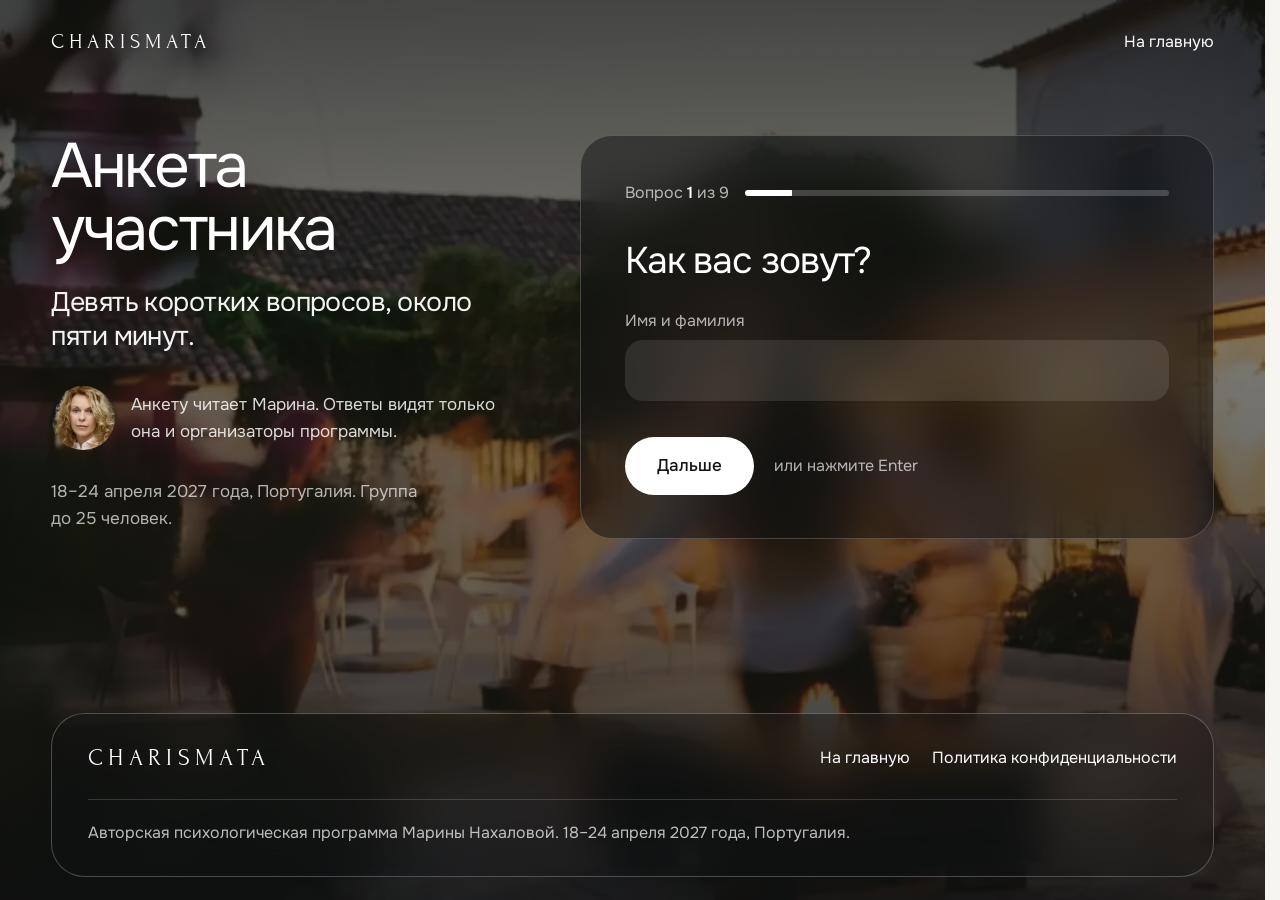
==== commit 8d0cbbba: "Обновление предпросмотра" ====
--- a/apply.html
+++ b/apply.html
@@ -14,7 +14,7 @@
 <link rel="preconnect" href="https://fonts.googleapis.com">
 <link rel="preconnect" href="https://fonts.gstatic.com" crossorigin>
 <link href="https://fonts.googleapis.com/css2?family=Forum&family=Onest:wght@400;500;600&display=swap" rel="stylesheet">
-<link rel="stylesheet" href="assets/css/style.css?v=1175258688">
+<link rel="stylesheet" href="assets/css/style.css?v=3160600255">
 </head>
 <body class="page-apply">
 <!-- та же вечерняя сцена, что в финале главной страницы -->
@@ -192,6 +192,6 @@
   </footer>
 </div>
 
-<script src="assets/js/main.js?v=4250082883" defer></script>
+<script src="assets/js/main.js?v=1832829115" defer></script>
 </body>
 </html>
--- a/assets/css/style.css
+++ b/assets/css/style.css
@@ -10,13 +10,14 @@
   --warm: #e2dfd5; --soft: #f1eee7; --bad: #b3261e;
   --pad: clamp(18px, 4vw, 56px); --gap: clamp(64px, 9vw, 132px);
   --e: cubic-bezier(.2, .7, .2, 1);
+  --ex: cubic-bezier(.76, 0, .24, 1);
   --f: "Onest", system-ui, -apple-system, "Segoe UI", Roboto, sans-serif;
   --f-logo: "Forum", "Times New Roman", serif;
 }
 
 *, *::before, *::after { box-sizing: border-box; }
 * { margin: 0; padding: 0; }
-html { -webkit-text-size-adjust: 100%; scroll-behavior: smooth; scroll-padding-top: 24px; background: var(--paper); }
+html { -webkit-text-size-adjust: 100%; scrollbar-gutter: stable; scroll-behavior: smooth; scroll-padding-top: 24px; background: var(--paper); }
 body { min-height: 100svh; background: var(--paper); color: var(--text); font: 400 clamp(1.0625rem, 1.2vw, 1.1875rem)/1.6 var(--f); -webkit-font-smoothing: antialiased; text-rendering: optimizeLegibility; overflow-x: hidden; }
 img, svg { display: block; max-width: 100%; }
 img { height: auto; }
@@ -92,15 +93,46 @@
 .film img.is-on, .film img.is-out { animation: zoom 10s linear both; }
 .film img.is-on { opacity: 1; }
 @keyframes zoom { from { transform: scale(1.03); } to { transform: scale(1.13); } }
+/* видео поверх первого кадра: проявляется, когда заиграло; полоски тогда ведёт время видео */
+.film__video { position: absolute; inset: 0; width: 100%; height: 100%; object-fit: cover; opacity: 0; transition: opacity 1s ease; }
+.is-video .film__video { opacity: 1; }
+.is-video .reelnav .is-on i { animation: none; }
 /* лёгкая вуаль сверху под шапкой и плотнее книзу, где стоит текст */
 .hero::before { content: ""; position: absolute; inset: 0; z-index: -1; background: linear-gradient(180deg, rgba(14, 22, 30, .5) 0%, rgba(14, 22, 30, .2) 22%, rgba(14, 22, 30, .36) 44%, rgba(14, 22, 30, .64) 72%, rgba(14, 22, 30, .86) 100%); }
-/* Заставка (один раз за посещение): тёмная шторка быстро уходит вверх, следом появляются шапка и текст */
-.intro { display: none; }
-.is-intro .intro { display: block; position: absolute; inset: 0; z-index: 6; background: #0d0e0f; clip-path: inset(0 0 0 0); pointer-events: none; animation: introLift .85s cubic-bezier(.76, 0, .24, 1) .1s both; }
-@keyframes introLift { to { clip-path: inset(0 0 100% 0); visibility: hidden; } }
-.is-intro .hero .hdr { animation: up .9s var(--e) .5s both; }
-.is-intro .hero__body { animation-delay: .55s; }
-.is-intro .reelnav { animation-delay: .7s; }
+/* ───────── Заставка (один раз за посещение) ─────────
+   Тёмный экран: в окне по центру мелькают кадры усадьбы, название наполняется светом по мере загрузки,
+   внизу — даты и счётчик. Затем окно раскрывается на весь экран и становится первым кадром фильма,
+   а шапка, подпись, слоган и панель поднимаются на места. Ходом заставки управляет скрипт. */
+.intro, .intro__ui { display: none; }
+.is-intro, .is-intro body { overflow: hidden; }
+/* слой заставки лежит над фильмом, но под вуалью первого экрана — поэтому раскрытый кадр совпадает с фильмом */
+.has-intro .intro { display: block; position: absolute; inset: 0; z-index: -2; background: #0d0e0f; pointer-events: none; transition: opacity .5s ease; }
+.intro.is-gone { opacity: 0; }
+.intro__win { position: absolute; top: var(--wt, 34%); left: var(--wl, 40%); width: var(--ww, 20%); height: var(--wh, 40%); overflow: hidden; border-radius: 22px; background: #1b1e20; }
+.intro__win img { position: absolute; inset: 0; width: 100%; height: 100%; object-fit: cover; opacity: 0; }
+.intro__win img.is-on { opacity: 1; }
+.intro__last { animation: zoom 10s linear both; }
+.is-open .intro__win { top: 0; left: 0; width: 100%; height: 100%; border-radius: 0; transition: top 1s var(--ex), left 1s var(--ex), width 1s var(--ex), height 1s var(--ex), border-radius 1s var(--ex); }
+.has-intro .intro__ui { display: flex; position: absolute; z-index: 2; left: var(--pad); right: var(--pad); bottom: calc(36px + clamp(10px, 1.8vh, 18px)); align-items: flex-end; justify-content: space-between; gap: 24px; font-size: .9375rem; line-height: 1.4; color: rgba(255, 255, 255, .66); pointer-events: none; transition: opacity .35s ease; }
+.intro__ui b { min-width: 3ch; font: 400 clamp(2.6rem, 4vw, 3.6rem)/.8 var(--f-logo); text-align: right; color: #fff; }
+.is-open .intro__ui, .is-enter .intro__ui { opacity: 0; }
+/* название наполняется светом слева направо: --p (0…1) ставит скрипт */
+.hero__title { transition: opacity .5s ease, text-shadow .8s ease; }
+.is-intro .hero__title { text-shadow: none; }
+.is-intro:not(.is-fonts) .hero__title { opacity: 0; }
+.is-intro .hero__word { color: transparent; background: linear-gradient(90deg, #fff calc(var(--p, 0) * 108% - 4%), rgba(255, 255, 255, .15) calc(var(--p, 0) * 108% + 4%)); -webkit-background-clip: text; background-clip: text; }
+/* пока идёт заставка, остальное на первом экране спрятано; потом поднимается по очереди */
+.is-intro .hero .hdr, .is-intro .hero__eyebrow, .is-intro .hero__row, .is-intro .hero__panel, .is-intro .reelnav { opacity: 0; animation: none; }
+.is-intro .hero__body, .is-enter .hero__body { animation: none; }
+.is-enter .hero .hdr { animation: up .9s var(--e) both; }
+.is-enter .hero__eyebrow { animation: up .9s var(--e) .06s both; }
+.is-enter .hero__row { animation: up .9s var(--e) .14s both; }
+.is-enter .hero__panel { animation: up .9s var(--e) .22s both; }
+.is-enter .reelnav { animation: up .9s var(--e) .32s both; }
+/* край следующего листа, наезжающий на первый экран, во время заставки не виден */
+.is-intro .hero + .sheet { opacity: 0; }
+.is-enter .hero + .sheet { animation: fadeIn .7s ease .35s backwards; }
+@keyframes fadeIn { from { opacity: 0; } }
 /* при прокрутке кадр отстаёт от страницы — появляется глубина */
 @supports (animation-timeline: scroll()) {
   @media (prefers-reduced-motion: no-preference) {
@@ -243,6 +275,7 @@
 .steps h3 { padding-top: 7px; font-size: clamp(1.25rem, 1.7vw, 1.55rem); letter-spacing: -.02em; line-height: 1.2; }
 .steps small { display: block; margin-top: 4px; font-size: .9375rem; color: var(--muted); }
 .steps p { margin-top: 8px; max-width: 30em; font-size: 1.0625rem; line-height: 1.5; }
+.steps p + p { margin-top: 10px; color: var(--muted); }
 .method__note { max-width: 34em; margin-top: clamp(28px, 4vw, 48px); font-size: 1.0625rem; color: var(--muted); }
 .flow { --g: clamp(18px, 2.6vw, 40px); display: grid; grid-template-columns: repeat(4, minmax(0, 1fr)); gap: var(--g); counter-reset: s; }
 .flow li { position: relative; counter-increment: s; }
@@ -257,12 +290,9 @@
 .days__nav button { display: grid; place-items: center; width: 56px; height: 56px; border: 0; border-radius: 50%; background: var(--ink); color: #fff; transition: transform .2s var(--e), opacity .2s; }
 .days__nav button:hover { transform: scale(1.08); }
 .days__nav button[disabled] { opacity: .26; pointer-events: none; }
-.reel { --side: max(var(--pad), calc((100vw - 1360px) / 2)); display: flex; gap: 16px; margin-top: clamp(28px, 4vw, 56px); padding-inline: var(--side); overflow-x: auto; scroll-snap-type: x mandatory; scroll-padding-inline: var(--side); scrollbar-width: none; }
+.reel { --side: max(var(--pad), calc((100vw - 1360px) / 2)); display: flex; gap: 16px; margin-top: clamp(28px, 4vw, 56px); padding-inline: var(--side); overflow-x: auto; overflow-y: hidden; scroll-snap-type: x mandatory; scroll-padding-inline: var(--side); scrollbar-width: none; }
 .reel::-webkit-scrollbar { display: none; }
-/* на компьютере лента листается только стрелками: колесо и тачпад прокручивают страницу, а не карточки */
-@media (hover: hover) and (pointer: fine) {
-  .reel { overflow-x: hidden; scroll-snap-type: none; }
-}
+/* лента двигается только вбок: по вертикали карточки неподвижны, колесо и тачпад вниз прокручивают страницу */
 /* на сенсорных экранах ленту листают пальцем — стрелки не нужны */
 @media (hover: none), (pointer: coarse) {
   .days__nav { display: none; }
@@ -458,6 +488,8 @@
 @media (prefers-reduced-motion: no-preference) {
   .rv-on [data-rv] { opacity: 0; transform: translate3d(0, 16px, 0); transition: opacity .7s ease var(--rv-d, 0s), transform .8s var(--e) var(--rv-d, 0s); }
   .rv-on [data-rv].is-in { opacity: 1; transform: none; }
+  /* карточки дней только проявляются: сдвиг вниз растягивал ленту по высоте, и она прокручивалась по вертикали */
+  .rv-on .day[data-rv] { transform: none; }
 }
 
 /* ───────── Адаптив ───────── */
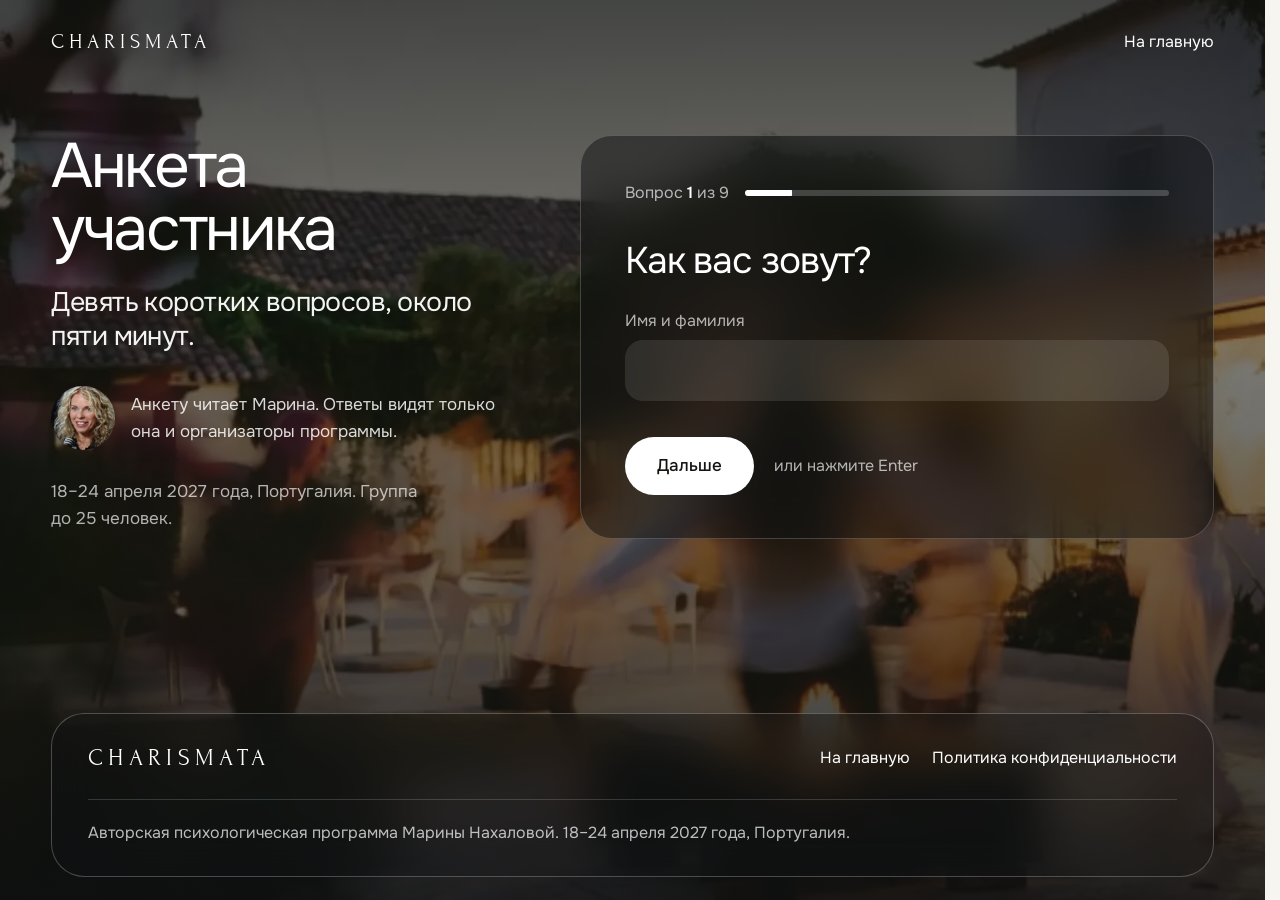
==== commit 35e33001: "Обновление предпросмотра" ====
--- a/apply.html
+++ b/apply.html
@@ -14,7 +14,7 @@
 <link rel="preconnect" href="https://fonts.googleapis.com">
 <link rel="preconnect" href="https://fonts.gstatic.com" crossorigin>
 <link href="https://fonts.googleapis.com/css2?family=Forum&family=Onest:wght@400;500;600&display=swap" rel="stylesheet">
-<link rel="stylesheet" href="assets/css/style.css?v=3160600255">
+<link rel="stylesheet" href="assets/css/style.css?v=4159655762">
 </head>
 <body class="page-apply">
 <!-- та же вечерняя сцена, что в финале главной страницы -->
@@ -30,11 +30,11 @@
     <div class="split__head">
       <h1>Анкета участника</h1>
       <p class="lead">Девять коротких вопросов, около пяти минут.</p>
-      <p class="reader"><img src="assets/img/marina-face.webp" width="88" height="88" alt=""><span>Анкету читает Марина. Ответы видят только она и организаторы программы.</span></p>
+      <p class="reader"><img src="assets/img/marina-smile-face.webp" width="88" height="88" alt=""><span>Анкету читает Марина. Ответы видят только она и организаторы программы.</span></p>
       <p class="apply__facts">18–24 апреля 2027 года, Португалия. Группа до 25 человек.</p>
     </div>
     <div class="formbox formbox--glass">
-      <form class="form" id="apply-form" action="send.php" method="post" novalidate>
+      <form class="form" id="apply-form" action="https://api.web3forms.com/submit" method="post" novalidate>
         <div class="form__top">
           <p class="form__count">Вопрос <b data-step-now>1</b> из <span data-step-total>9</span></p>
           <div class="form__bar" aria-hidden="true"><i></i></div>
@@ -155,6 +155,10 @@
         <div class="hp" aria-hidden="true">
           <label>Не заполняйте это поле <input type="text" name="website" tabindex="-1" autocomplete="off"></label>
         </div>
+        <!-- анкета уходит Марине письмом через Web3Forms; ключ формы публичный — он только указывает, на какую почту слать -->
+        <input type="hidden" name="access_key" value="">
+        <input type="hidden" name="subject" value="Новая анкета CHARISMATA">
+        <input type="hidden" name="from_name" value="CHARISMATA">
         <input type="hidden" name="page" value="apply">
         <input type="hidden" name="utm_source"><input type="hidden" name="utm_medium"><input type="hidden" name="utm_campaign"><input type="hidden" name="utm_content"><input type="hidden" name="utm_term"><input type="hidden" name="referrer"><input type="hidden" name="started_at">
 
@@ -192,6 +196,6 @@
   </footer>
 </div>
 
-<script src="assets/js/main.js?v=1832829115" defer></script>
+<script src="assets/js/main.js?v=3550124440" defer></script>
 </body>
 </html>
--- a/assets/css/style.css
+++ b/assets/css/style.css
@@ -108,7 +108,9 @@
 /* слой заставки лежит над фильмом, но под вуалью первого экрана — поэтому раскрытый кадр совпадает с фильмом */
 .has-intro .intro { display: block; position: absolute; inset: 0; z-index: -2; background: #0d0e0f; pointer-events: none; transition: opacity .5s ease; }
 .intro.is-gone { opacity: 0; }
-.intro__win { position: absolute; top: var(--wt, 34%); left: var(--wl, 40%); width: var(--ww, 20%); height: var(--wh, 40%); overflow: hidden; border-radius: 22px; background: #1b1e20; }
+.intro__win { position: absolute; top: var(--wt, 34%); left: var(--wl, 40%); width: var(--ww, 20%); height: var(--wh, 40%); overflow: hidden; border-radius: 22px; background: #1b1e20; opacity: 0; transition: opacity .35s ease; }
+/* окно появляется вместе с первым кадром — пустой рамки на тёмном экране не видно */
+.intro__win.is-ready { opacity: 1; }
 .intro__win img { position: absolute; inset: 0; width: 100%; height: 100%; object-fit: cover; opacity: 0; }
 .intro__win img.is-on { opacity: 1; }
 .intro__last { animation: zoom 10s linear both; }
@@ -122,12 +124,11 @@
 .is-intro:not(.is-fonts) .hero__title { opacity: 0; }
 .is-intro .hero__word { color: transparent; background: linear-gradient(90deg, #fff calc(var(--p, 0) * 108% - 4%), rgba(255, 255, 255, .15) calc(var(--p, 0) * 108% + 4%)); -webkit-background-clip: text; background-clip: text; }
 /* пока идёт заставка, остальное на первом экране спрятано; потом поднимается по очереди */
-.is-intro .hero .hdr, .is-intro .hero__eyebrow, .is-intro .hero__row, .is-intro .hero__panel, .is-intro .reelnav { opacity: 0; animation: none; }
+.is-intro .hero .hdr, .is-intro .hero__eyebrow, .is-intro .hero__row, .is-intro .reelnav { opacity: 0; animation: none; }
 .is-intro .hero__body, .is-enter .hero__body { animation: none; }
 .is-enter .hero .hdr { animation: up .9s var(--e) both; }
 .is-enter .hero__eyebrow { animation: up .9s var(--e) .06s both; }
 .is-enter .hero__row { animation: up .9s var(--e) .14s both; }
-.is-enter .hero__panel { animation: up .9s var(--e) .22s both; }
 .is-enter .reelnav { animation: up .9s var(--e) .32s both; }
 /* край следующего листа, наезжающий на первый экран, во время заставки не виден */
 .is-intro .hero + .sheet { opacity: 0; }
@@ -146,20 +147,20 @@
 /* 5,48 em — ширина слова CHARISMATA в шрифте Forum: 18,2cqw растягивает его на всю ширину; скрипт уточняет размер */
 .hero__title { margin-top: clamp(6px, 1.2vh, 14px); font: 400 16vw/.84 var(--f-logo); font-size: 18.2cqw; letter-spacing: .012em; white-space: nowrap; color: #fff; text-shadow: 0 2px 44px rgba(10, 16, 22, .36); }
 .hero__word { display: inline-block; }
-.hero__row { display: flex; align-items: flex-end; justify-content: space-between; gap: 16px 40px; margin-top: clamp(14px, 2.6vh, 30px); }
+.hero__row { display: flex; align-items: flex-end; justify-content: space-between; gap: 18px 40px; margin-top: clamp(14px, 2.6vh, 30px); }
+.hero__words { min-width: 0; padding-bottom: 6px; }
 .hero__tag { max-width: 15em; font-size: clamp(1.7rem, 3vw, 2.8rem); font-weight: 400; letter-spacing: -.035em; line-height: 1.04; text-wrap: balance; }
-.hero__frame { display: flex; align-items: baseline; gap: 8px; padding-bottom: 4px; font-size: 1rem; line-height: 1.2; color: rgba(255, 255, 255, .78); white-space: nowrap; }
-.hero__frame b { font: 400 2rem/1 var(--f-logo); color: #fff; }
-.hero__frame i { margin-right: 12px; font-style: normal; }
-/* панель как у сайтов отелей: полупрозрачное тёмное стекло, четыре факта и кнопка */
-.hero__panel { display: flex; align-items: center; gap: clamp(16px, 2.4vw, 40px); margin-top: clamp(18px, 3vh, 30px); padding: 12px 12px 12px clamp(20px, 2.6vw, 38px); border: 1px solid rgba(255, 255, 255, .24); border-radius: 34px; background: rgba(18, 22, 24, .5); }
+/* эмоциональное продолжение слогана — тем же голосом, но тише */
+.hero__more { margin-top: clamp(10px, 1.4vh, 16px); font-size: clamp(1.125rem, 1.6vw, 1.45rem); line-height: 1.3; letter-spacing: -.015em; color: rgba(255, 255, 255, .8); }
+/* плашка: полупрозрачное тёмное стекло — даты, кнопка и под ней условие участия */
+.hero__panel { flex: none; display: grid; gap: 12px; width: min(100%, 372px); padding: 16px 12px 14px; border: 1px solid rgba(255, 255, 255, .24); border-radius: 32px; background: rgba(18, 22, 24, .5); }
 @supports ((-webkit-backdrop-filter: blur(1px)) or (backdrop-filter: blur(1px))) {
   .hero__panel { background: rgba(18, 22, 24, .34); -webkit-backdrop-filter: blur(22px) saturate(1.3); backdrop-filter: blur(22px) saturate(1.3); }
 }
-.hero__facts { flex: 1; display: grid; grid-template-columns: repeat(4, minmax(0, 1fr)); gap: 8px clamp(14px, 2vw, 36px); }
-.hero__facts dt { font-size: .9375rem; line-height: 1.3; color: rgba(255, 255, 255, .66); }
-.hero__facts dd { margin-top: 3px; font-size: clamp(1.0625rem, 1.4vw, 1.35rem); font-weight: 500; line-height: 1.2; letter-spacing: -.015em; white-space: nowrap; }
-.hero__cta { flex: none; gap: 16px; height: 66px; padding: 0 11px 0 30px; font-size: 1.125rem; }
+.hero__when { padding: 0 10px; font-size: clamp(1.0625rem, 1.3vw, 1.1875rem); font-weight: 500; line-height: 1.25; letter-spacing: -.015em; white-space: nowrap; }
+.hero__when span { margin-inline: 4px; color: rgba(255, 255, 255, .6); }
+.hero__cta { justify-content: space-between; gap: 16px; height: 62px; padding: 0 9px 0 26px; font-size: 1.125rem; }
+.hero__note { padding: 0 10px; font-size: .875rem; line-height: 1.35; color: rgba(255, 255, 255, .72); }
 .hero__cta i { display: grid; place-items: center; width: 44px; height: 44px; border-radius: 50%; background: var(--ink); color: #fff; transition: transform .35s var(--e); }
 .hero__cta:hover { transform: none; }
 .hero__cta:hover i { transform: translateX(4px); }
@@ -181,6 +182,7 @@
 .head { margin-bottom: clamp(28px, 4vw, 56px); }
 .head--wide { display: grid; grid-template-columns: minmax(0, 5fr) minmax(0, 6fr); gap: clamp(20px, 5vw, 90px); align-items: start; }
 .head--wide > div > p:not(.lead) { max-width: 34em; }
+.head--wide > div > p + p { margin-top: 12px; }
 .head__sub { margin-top: 14px; max-width: 30em; color: var(--muted); }
 .sub { margin: clamp(44px, 6vw, 84px) 0 clamp(18px, 2.2vw, 28px); font-size: clamp(1.4rem, 2.2vw, 1.9rem); letter-spacing: -.02em; }
 
@@ -192,9 +194,6 @@
 .about__photos img:first-child { aspect-ratio: 4 / 5; border-radius: 30px; }
 .about__photos img:last-child { position: absolute; left: 0; bottom: 0; width: 46%; aspect-ratio: 4 / 5; border: 8px solid #fff; border-radius: 26px; }
 .about p { max-width: 34em; }
-.facts { display: grid; grid-template-columns: repeat(2, minmax(0, 1fr)); gap: clamp(22px, 3vw, 44px) 24px; padding-top: 8px; }
-.facts dt { font-size: 1rem; color: var(--muted); }
-.facts dd { margin-top: 4px; font-size: clamp(1.25rem, 1.9vw, 1.75rem); font-weight: 500; line-height: 1.2; letter-spacing: -.02em; color: var(--ink); }
 
 /* Кому подходит; анкета */
 .split { display: grid; grid-template-columns: minmax(0, 5fr) minmax(0, 7fr); gap: clamp(24px, 6vw, 110px); align-items: start; }
@@ -202,15 +201,14 @@
 .reader { display: flex; align-items: center; gap: 16px; max-width: 30em; margin-top: clamp(20px, 2.6vw, 32px); }
 .reader img { flex: none; width: 64px; height: 64px; border-radius: 50%; object-fit: cover; }
 
-/* Кому подходит: тёмный раздел, утверждения крупным текстом — начало фразы белым, продолжение приглушено */
 .sheet--ink .lead { color: rgba(255, 255, 255, .86); }
-.whom { display: grid; grid-template-columns: minmax(0, 5fr) minmax(0, 7fr); gap: clamp(24px, 6vw, 110px); align-items: start; }
-.whom__head { position: sticky; top: 40px; }
-.whom__list { display: grid; gap: clamp(22px, 3vw, 40px); padding-top: 6px; }
-.whom__list li { font-size: clamp(1.4rem, 2.5vw, 2.2rem); font-weight: 400; line-height: 1.2; letter-spacing: -.03em; color: rgba(255, 255, 255, .46); text-wrap: pretty; }
-.whom__list b { font-weight: 400; color: #fff; }
-#for { background: #111315; }
-.whom__cta { margin-top: clamp(24px, 3vw, 40px); }
+/* Для кого: восемь жизненных состояний — номер шрифтом Forum, название и описание; разделены тонкими линиями */
+.states__head { display: flex; align-items: flex-end; justify-content: space-between; gap: 24px; margin-bottom: clamp(28px, 4vw, 56px); }
+.states { display: grid; grid-template-columns: repeat(2, minmax(0, 1fr)); gap: 0 clamp(24px, 5vw, 90px); counter-reset: st; }
+.states li { display: grid; grid-template-columns: clamp(44px, 4vw, 60px) minmax(0, 1fr); align-content: start; padding-block: clamp(22px, 2.4vw, 32px) clamp(26px, 3vw, 40px); border-top: 1px solid var(--line); counter-increment: st; }
+.states li::before { content: counter(st, decimal-leading-zero); grid-row: 1 / span 2; padding-top: 3px; font: 400 clamp(1.5rem, 1.9vw, 1.8rem)/1 var(--f-logo); color: var(--muted); }
+.states h3 { font-size: clamp(1.25rem, 1.7vw, 1.55rem); letter-spacing: -.02em; line-height: 1.22; color: var(--ink); text-wrap: balance; }
+.states p { margin-top: 10px; max-width: 34em; font-size: 1.0625rem; line-height: 1.55; }
 
 /* Марина: тёмный раздел, фон совпадает с фоном портрета — снимок растворяется в странице */
 #marina { padding-block: clamp(40px, 6vw, 84px) 36px; overflow: hidden; background: #111315; color: rgba(255, 255, 255, .76); }
@@ -224,9 +222,10 @@
 .marina__text { align-self: center; padding-block: clamp(10px, 3vw, 40px) clamp(48px, 8vw, 110px); }
 .marina__text .lead { max-width: 22em; }
 .marina__text > p:not(.lead) { max-width: 32em; }
-.stats { display: grid; grid-template-columns: repeat(3, minmax(0, auto)); justify-content: start; gap: 16px clamp(24px, 4vw, 64px); margin-top: clamp(28px, 4vw, 56px); }
-.stats dd { font: 400 clamp(2rem, 4vw, 3.9rem)/1 var(--f-logo); letter-spacing: -.01em; color: #fff; white-space: nowrap; }
-.stats dt { margin-top: 10px; max-width: 10em; font-size: 1rem; line-height: 1.35; color: rgba(255, 255, 255, .58); }
+.marina__role { margin-top: 10px; max-width: 32em; font-size: 1rem; line-height: 1.45; color: rgba(255, 255, 255, .6); }
+#marina h2 + .marina__role + .lead { margin-top: clamp(18px, 2.2vw, 28px); }
+.marina__text b { font-weight: 500; color: #fff; }
+.marina__key { margin-top: clamp(22px, 2.6vw, 34px) !important; font-size: clamp(1.2rem, 1.6vw, 1.45rem); line-height: 1.35; letter-spacing: -.015em; color: #fff; }
 
 /* Видео: большой кадр слева, справа — список выпусков и раскрывающийся блок */
 .listen { display: grid; grid-template-columns: minmax(0, 7fr) minmax(0, 5fr); gap: clamp(16px, 2.6vw, 40px); align-items: start; }
@@ -253,20 +252,26 @@
 .more summary::after { content: ""; flex: none; width: 44px; height: 44px; border-radius: 50%; background: linear-gradient(#fff, #fff) center / 16px 2px no-repeat, linear-gradient(#fff, #fff) center / 2px 16px no-repeat, var(--ink); transition: transform .3s var(--e); }
 .more[open] summary::after { transform: rotate(45deg); }
 .more__in { max-width: 48em; padding: 0 clamp(20px, 2.4vw, 32px) clamp(22px, 2.4vw, 32px); }
-
-/* Метод: слева заголовок, переключатель «уровни / этапы» и короткий нумерованный список, справа — зал для практик */
+/* о команде — в конце раздела о Марине, отдельным спокойным абзацем */
+.team { max-width: 38em; margin-top: clamp(40px, 5.6vw, 84px); padding-top: clamp(24px, 3vw, 40px); border-top: 1px solid var(--line); font-size: clamp(1.2rem, 1.8vw, 1.6rem); line-height: 1.4; letter-spacing: -.02em; color: var(--ink); text-wrap: pretty; }
+
+/* Три уровня: строки во всю ширину — слева номер и название, справа описание и что даёт эта работа */
+.levels { border-top: 1px solid var(--line); }
+.levels li { display: grid; grid-template-columns: minmax(0, 5fr) minmax(0, 7fr); gap: 14px clamp(24px, 5vw, 90px); padding-block: clamp(26px, 3.4vw, 48px); border-bottom: 1px solid var(--line); }
+.levels__name { display: grid; grid-template-columns: auto minmax(0, 1fr); align-items: baseline; align-content: start; column-gap: clamp(16px, 2vw, 28px); }
+.levels__name span { grid-row: 1 / span 2; font: 400 clamp(2.4rem, 4vw, 3.8rem)/1 var(--f-logo); color: var(--ink); }
+.levels h3 { font-size: clamp(1.6rem, 2.6vw, 2.4rem); font-weight: 400; letter-spacing: -.035em; line-height: 1.1; color: var(--ink); }
+.levels small { grid-column: 2; display: block; margin-top: 6px; font-size: 1rem; color: var(--muted); }
+.levels__text p { max-width: 36em; font-size: 1.0625rem; line-height: 1.55; }
+.levels__text p + p { margin-top: 12px; color: var(--ink); }
+
+/* Путь CHARISMATA: слева заголовок, вводные строки и четыре этапа, справа — групповая практика; ниже лента дней */
 .method { display: grid; grid-template-columns: minmax(0, 6fr) minmax(0, 5fr); gap: clamp(28px, 6vw, 110px); align-items: start; }
 .method__photo { position: sticky; top: 40px; overflow: hidden; border-radius: 30px; aspect-ratio: 4 / 5; background: var(--soft); }
 .method__photo img { width: 100%; height: 100%; object-fit: cover; object-position: 38% 50%; }
-.method .tabs { margin-top: clamp(28px, 3.6vw, 48px); }
-.tabs__bar { display: inline-flex; gap: 4px; padding: 5px; border-radius: 999px; background: #fff; }
-.tabs__bar button { height: 48px; padding: 0 24px; border: 0; border-radius: 999px; background: transparent; color: var(--ink); font-size: 1.0625rem; font-weight: 500; white-space: nowrap; transition: background .25s, color .25s; }
-.tabs__bar button:hover { background: var(--soft); }
-.tabs__bar button[aria-selected="true"] { background: var(--ink); color: #fff; }
-.tabs__panel { margin-top: clamp(24px, 3vw, 40px); }
-.js .tabs__panel:not([hidden]) { animation: up .45s var(--e) both; }
-.tabs__panel + .tabs__panel { margin-top: clamp(32px, 4vw, 56px); }
-.js .tabs__panel + .tabs__panel { margin-top: clamp(24px, 3vw, 40px); }
+.method__days { margin-top: clamp(14px, 1.6vw, 20px); font-size: clamp(1.125rem, 1.4vw, 1.3rem); font-weight: 500; letter-spacing: -.015em; color: var(--ink); }
+.method__about { max-width: 34em; margin-top: 10px; }
+.method__sub { margin: clamp(32px, 4vw, 52px) 0 clamp(18px, 2.2vw, 26px); font-size: clamp(1.3rem, 1.9vw, 1.7rem); letter-spacing: -.02em; }
 /* строки списка: цифра шрифтом Forum, справа название, подпись и пояснение */
 .steps { display: grid; gap: clamp(20px, 2.2vw, 30px); counter-reset: s; }
 .steps li { display: grid; grid-template-columns: clamp(44px, 4.6vw, 66px) minmax(0, 1fr); align-items: start; counter-increment: s; }
@@ -275,8 +280,6 @@
 .steps h3 { padding-top: 7px; font-size: clamp(1.25rem, 1.7vw, 1.55rem); letter-spacing: -.02em; line-height: 1.2; }
 .steps small { display: block; margin-top: 4px; font-size: .9375rem; color: var(--muted); }
 .steps p { margin-top: 8px; max-width: 30em; font-size: 1.0625rem; line-height: 1.5; }
-.steps p + p { margin-top: 10px; color: var(--muted); }
-.method__note { max-width: 34em; margin-top: clamp(28px, 4vw, 48px); font-size: 1.0625rem; color: var(--muted); }
 .flow { --g: clamp(18px, 2.6vw, 40px); display: grid; grid-template-columns: repeat(4, minmax(0, 1fr)); gap: var(--g); counter-reset: s; }
 .flow li { position: relative; counter-increment: s; }
 .flow li::before { content: counter(s); display: block; height: 48px; margin-bottom: 14px; font: 400 2.9rem/48px var(--f-logo); color: var(--ink); }
@@ -286,6 +289,8 @@
 
 /* Дни: лента крупных кадров, дата и название — на фотографии; под лентой — линия прокрутки */
 .days__head { display: flex; align-items: end; justify-content: space-between; gap: 24px; }
+#program .days__head { margin-top: clamp(56px, 7.6vw, 120px); }
+.days__title { font-size: clamp(1.6rem, 2.8vw, 2.5rem); font-weight: 400; letter-spacing: -.035em; line-height: 1.1; }
 .days__nav { display: flex; gap: 10px; }
 .days__nav button { display: grid; place-items: center; width: 56px; height: 56px; border: 0; border-radius: 50%; background: var(--ink); color: #fff; transition: transform .2s var(--e), opacity .2s; }
 .days__nav button:hover { transform: scale(1.08); }
@@ -310,13 +315,20 @@
 .days__bar { display: none; position: relative; height: 2px; margin-top: clamp(22px, 2.6vw, 36px); border-radius: 2px; background: var(--line); overflow: hidden; }
 .js .days__bar { display: block; }
 .days__bar i { position: absolute; left: 0; top: 0; width: 40%; height: 100%; border-radius: 2px; background: var(--ink); }
-/* Что дополняет работу: слева подпись, справа практики одной крупной строкой через косую черту */
-.extras { display: grid; grid-template-columns: minmax(0, 4fr) minmax(0, 8fr); gap: clamp(18px, 5vw, 90px); align-items: start; margin-top: clamp(48px, 6.4vw, 100px); }
-.extras h3 { font-size: clamp(1.4rem, 2.2vw, 1.9rem); letter-spacing: -.02em; }
-.extras__head p { margin-top: 12px; max-width: 22em; font-size: 1.0625rem; color: var(--muted); }
-.extras__list { font-size: clamp(1.45rem, 2.7vw, 2.4rem); font-weight: 400; line-height: 1.22; letter-spacing: -.035em; color: var(--ink); text-wrap: pretty; }
-.extras__list li { display: inline; }
-.extras__list li:not(:last-child)::after { content: "\00a0/"; color: #c2bdb0; }
+/* Что может измениться: тёмный спокойный раздел, мысль о «поле жизни» выделена, последняя фраза — крупно */
+#change { background: #111315; }
+.change { display: grid; grid-template-columns: minmax(0, 5fr) minmax(0, 6fr); gap: clamp(24px, 6vw, 110px); align-items: start; }
+.change h2 { text-wrap: balance; }
+.change__text p { max-width: 34em; }
+.change__text p + p { margin-top: 14px; }
+.change__text p.change__field { margin-block: clamp(22px, 2.6vw, 32px); font-size: clamp(1.3rem, 2vw, 1.75rem); line-height: 1.3; letter-spacing: -.02em; color: #fff; }
+.change__big { grid-column: 1 / -1; max-width: 24em; margin-top: clamp(24px, 3vw, 48px); padding-top: clamp(32px, 4.4vw, 64px); border-top: 1px solid rgba(255, 255, 255, .16); font: 400 clamp(2rem, 4.2vw, 3.9rem)/1.12 var(--f-logo); color: #fff; text-wrap: balance; }
+
+/* Дополнительные практики: отдельный блок — слева заголовок, справа список крупными строками */
+.practices { display: grid; grid-template-columns: minmax(0, 5fr) minmax(0, 7fr); gap: clamp(24px, 6vw, 110px); align-items: start; }
+.practices__head p { margin-top: 14px; max-width: 22em; font-size: 1.0625rem; color: var(--muted); }
+.practices__list { border-top: 1px solid rgba(20, 20, 18, .16); }
+.practices__list li { padding-block: clamp(14px, 1.6vw, 20px); border-bottom: 1px solid rgba(20, 20, 18, .16); font-size: clamp(1.35rem, 2.4vw, 2.15rem); font-weight: 400; line-height: 1.15; letter-spacing: -.03em; color: var(--ink); }
 
 /* Место: мозаика в три ряда — высокий кадр слева, в последнем ряду тёмная плитка «Питание» */
 .place { display: grid; grid-template-columns: repeat(12, minmax(0, 1fr)); gap: 16px; }
@@ -326,13 +338,13 @@
 .mosaic figure:nth-child(2) { grid-column: span 7; aspect-ratio: 7 / 4; }
 .mosaic figure:nth-child(3) { grid-column: span 3; }
 .mosaic figure:nth-child(4) { grid-column: span 4; aspect-ratio: 4 / 3; }
-.mosaic figure:nth-child(5) { grid-column: span 7; aspect-ratio: 7 / 4; }
+.mosaic figure:nth-child(5) { grid-column: span 7; min-height: clamp(260px, 30vw, 440px); }   /* по высоте — как плитка «Питание» рядом */
 .mosaic img, .circle img { position: absolute; inset: 0; width: 100%; height: 100%; object-fit: cover; }
 .mosaic figcaption { bottom: 14px; }
 .food { grid-column: span 5; display: flex; flex-direction: column; justify-content: space-between; gap: 28px; padding: clamp(24px, 2.8vw, 40px); border-radius: 30px; background: #111315; color: rgba(255, 255, 255, .78); }
-.food h3 { font-size: clamp(1.9rem, 3.2vw, 3rem); font-weight: 400; letter-spacing: -.035em; color: #fff; }
-.food p { margin: 0; max-width: 24em; font-size: 1.0625rem; line-height: 1.55; }
-.food p + p { margin-top: 12px; }
+.food h3 { font-size: clamp(1.6rem, 2.5vw, 2.3rem); font-weight: 400; letter-spacing: -.035em; line-height: 1.1; color: #fff; text-wrap: balance; }
+.food p { margin: 0; max-width: 30em; font-size: 1rem; line-height: 1.5; }
+.food p + p { margin-top: 10px; }
 
 /* Кто будет рядом */
 .circle { display: grid; grid-template-columns: minmax(0, 5fr) minmax(0, 6fr); gap: clamp(24px, 6vw, 100px); align-items: start; }
@@ -504,19 +516,17 @@
 @media (max-width: 900px) {
   .sheet { border-radius: 28px 28px 0 0; margin-top: -28px; padding-bottom: calc(var(--gap) + 28px); }
   .finale { padding-bottom: 14px; }
-  .about, .split, .whom, .marina, .circle, .head--wide, .method, .extras { grid-template-columns: minmax(0, 1fr); }
+  .about, .split, .marina, .circle, .head--wide, .method, .change, .practices, .levels li { grid-template-columns: minmax(0, 1fr); }
   .about__photos { width: min(100%, 30rem); }
-  .split__head, .whom__head { position: static; }
+  .split__head { position: static; }
   /* на узких экранах внизу всегда видна плавающая кнопка заявки — вторая рядом не нужна */
-  .whom__cta { display: none; }
+  .states__cta { display: none; }
   .circle figure { position: relative; top: auto; }
   .method__photo { position: relative; top: auto; aspect-ratio: 4 / 3.2; }
   .method__photo img { object-position: 50% 50%; }
   #marina { padding-bottom: 28px; }
   .marina figure { width: min(100%, 26rem); margin-inline: auto; aspect-ratio: 4 / 5; }
   .marina__text { padding-block: 0 clamp(28px, 7vw, 56px); }
-  .stats { gap: 14px 20px; }
-  .stats dt { font-size: .9375rem; }
   .listen { grid-template-columns: minmax(0, 1fr); gap: 12px; }
   .video__thumb, .video__frame { border-radius: 24px; }
   .video__play { scale: .8; }
@@ -531,7 +541,7 @@
   .place { display: block; }
   .mosaic { display: flex; margin-inline: calc(var(--pad) * -1); padding-inline: var(--pad); overflow-x: auto; scroll-snap-type: x mandatory; scroll-padding-inline: var(--pad); scrollbar-width: none; }
   .mosaic::-webkit-scrollbar { display: none; }
-  .mosaic figure:nth-child(n) { flex: 0 0 82vw; aspect-ratio: 4 / 3; scroll-snap-align: start; }
+  .mosaic figure:nth-child(n) { flex: 0 0 82vw; min-height: 0; aspect-ratio: 4 / 3; scroll-snap-align: start; }
   .food { margin-top: 14px; gap: 18px; }
   .circle figure { aspect-ratio: 4 / 3.4; }
 }
@@ -543,19 +553,16 @@
   .hero__eyebrow { max-width: 17em; font-size: .9375rem; line-height: 1.3; text-wrap: balance; }
   .hero__title { margin-top: 12px; }
   .hero__row { display: block; margin-top: 14px; }
-  .hero__frame { display: none; }
+  .hero__words { padding-bottom: 0; }
   .hero__tag { font-size: clamp(1.6rem, 7.2vw, 2rem); }
-  /* панель фактов на телефоне: два столбца и кнопка во всю ширину */
-  .hero__panel { flex-direction: column; align-items: stretch; gap: 14px; margin-top: 16px; padding: 16px; border-radius: 26px; }
-  .hero__facts { grid-template-columns: repeat(2, minmax(0, 1fr)); gap: 12px 14px; }
-  .hero__facts dd { font-size: 1.0625rem; white-space: normal; }
-  .hero__cta { justify-content: space-between; height: 58px; padding: 0 8px 0 24px; }
+  .hero__more { margin-top: 8px; font-size: 1.0625rem; }
+  /* плашка на телефоне — во всю ширину */
+  .hero__panel { width: 100%; margin-top: 16px; padding: 14px 10px 12px; border-radius: 26px; }
+  .hero__cta { height: 58px; padding: 0 8px 0 24px; }
   .reelnav { gap: 8px; margin-block: 12px calc(28px + 8px); }
-  .tabs__bar { display: flex; }
-  .tabs__bar button { flex: 1; padding: 0 12px; font-size: 1rem; }
   .reelnav button { height: 28px; padding: 0; font-size: 0; }
   .reelnav button::before, .reelnav i { top: 12px; height: 3px; border-radius: 3px; }
-  .facts { gap: 20px 16px; }
+  .states { grid-template-columns: minmax(0, 1fr); }
   .rules { grid-template-columns: minmax(0, 1fr); }
   .days__head { flex-wrap: wrap; }
   .offer { gap: 28px; }
@@ -567,10 +574,6 @@
   .offer__prices dt small { max-width: none; }
   .offer__prices dd { display: flex; flex-wrap: wrap; align-items: baseline; gap: 4px 14px; margin-top: 10px; text-align: left; }
   .offer__prices dd small { max-width: none; margin: 0; }
-  /* практики — списком, по одной в строке */
-  .extras__list li { display: block; }
-  .extras__list li + li { margin-top: 6px; }
-  .extras__list li:not(:last-child)::after { content: none; }
   .offer__cta { height: 58px; padding: 0 8px 0 24px; }
   .ftr__nav { gap: 10px 20px; }
   .btn--lg { width: 100%; }
@@ -588,11 +591,6 @@
   .dock__btn i { display: none; }
 }
 
-/* невысокие экраны ноутбуков: слоган и номер кадра уступают место панели */
-@media (min-width: 701px) and (max-height: 700px) {
-  .hero__row { display: none; }
-}
-
 @media (prefers-reduced-motion: reduce) {
   *, *::before, *::after { animation: none !important; transition: none !important; }
   html { scroll-behavior: auto; }
